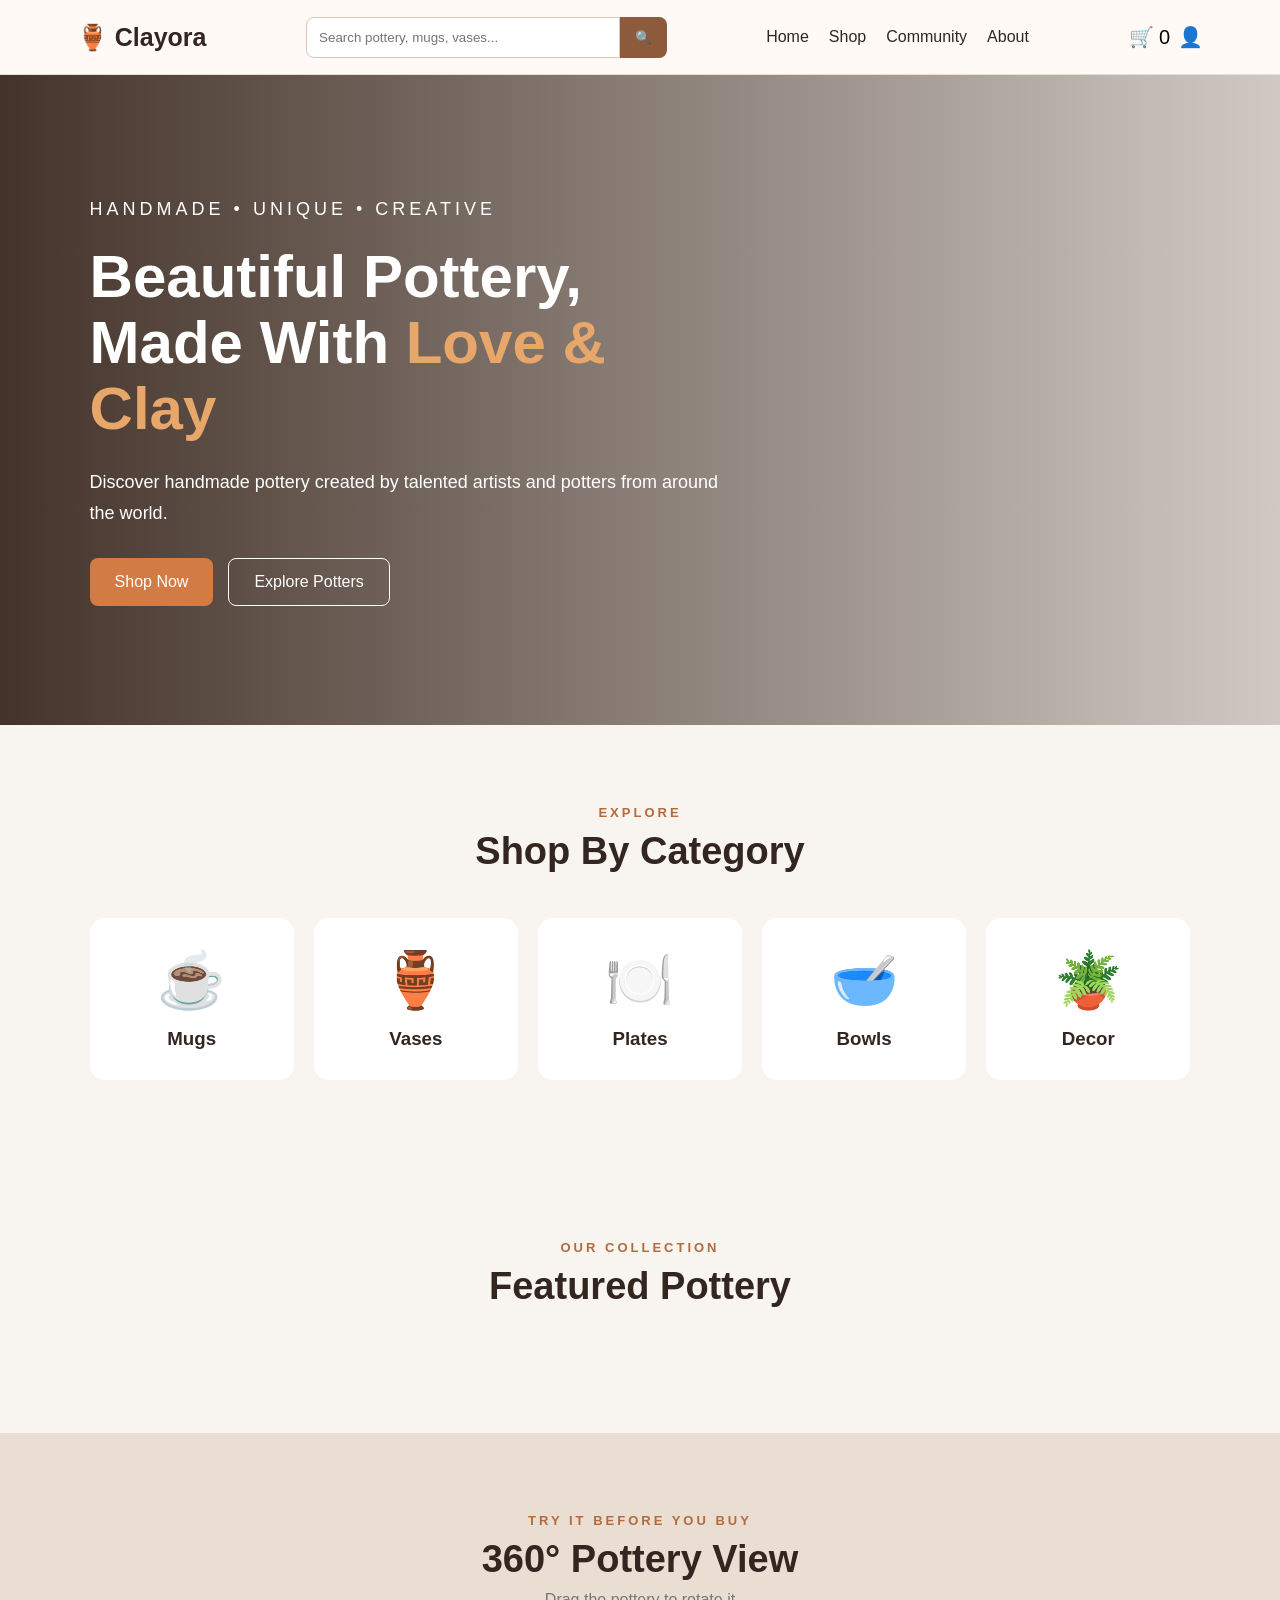
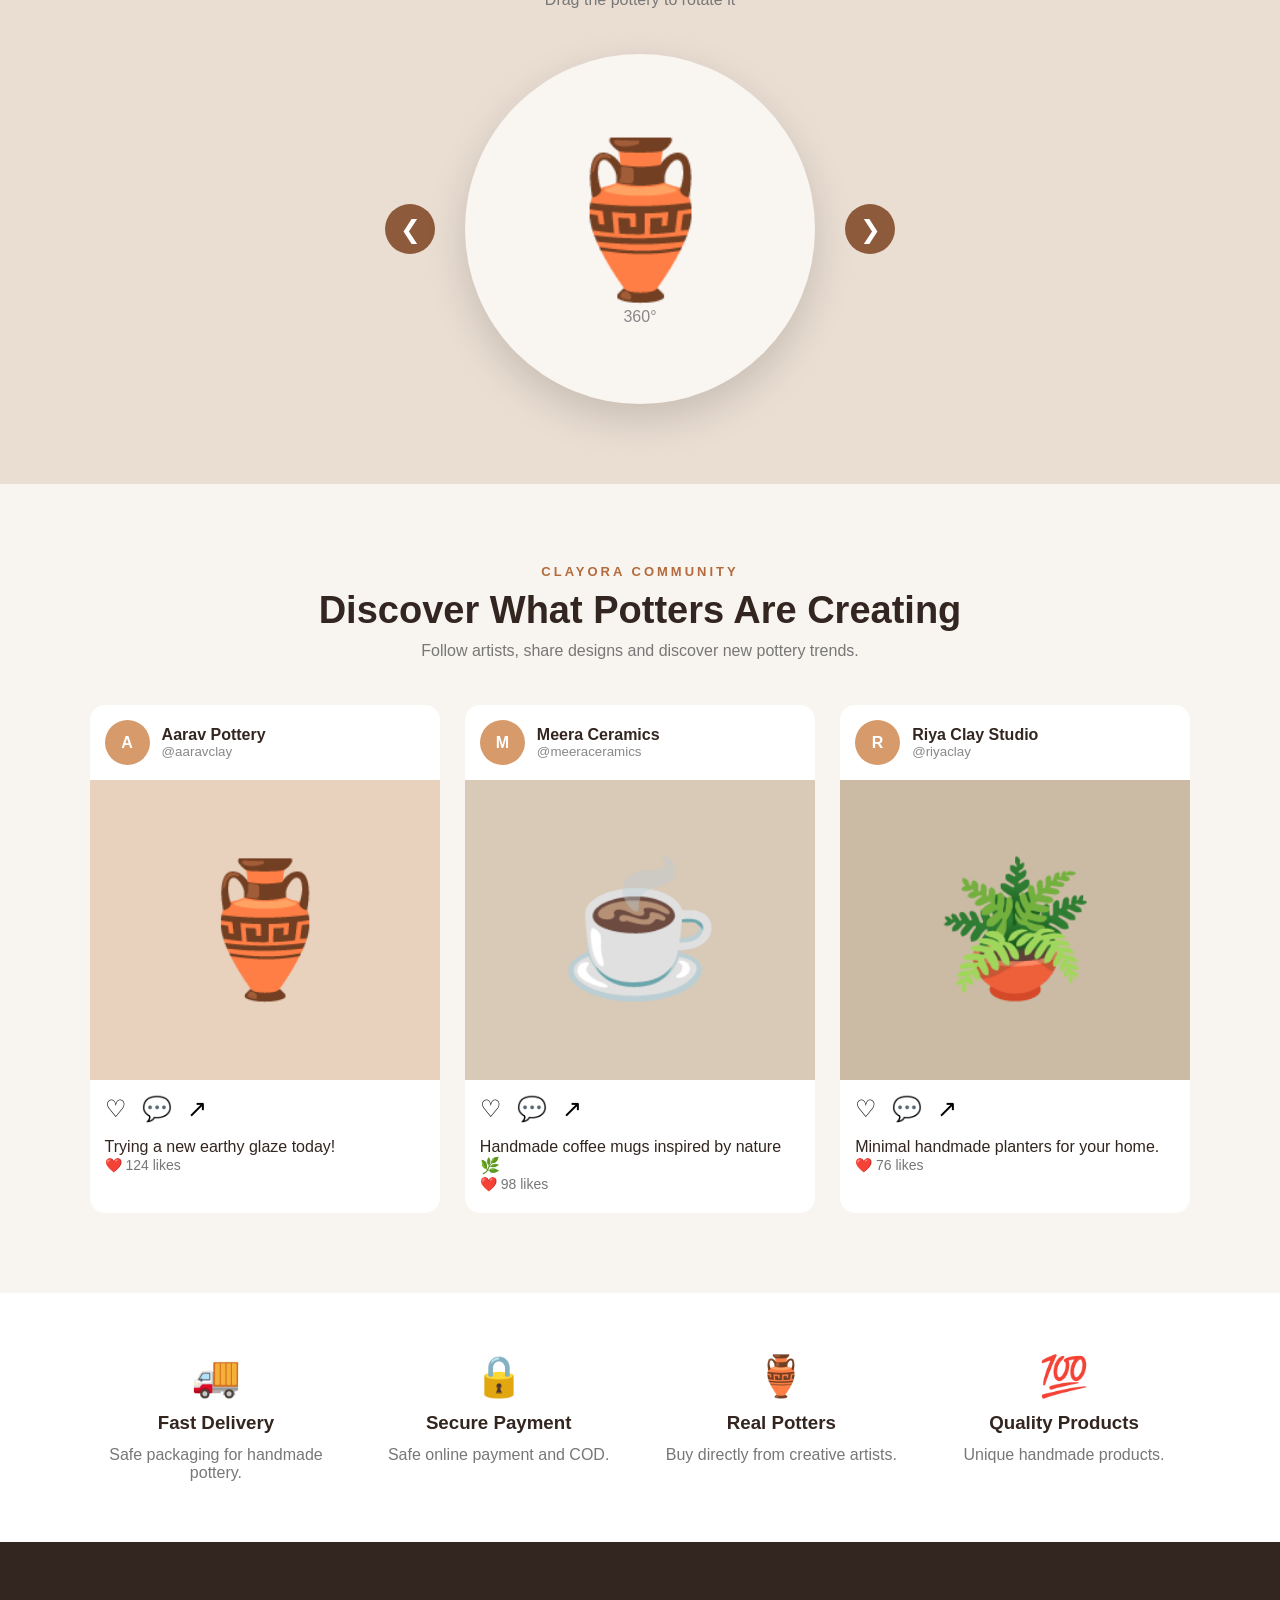
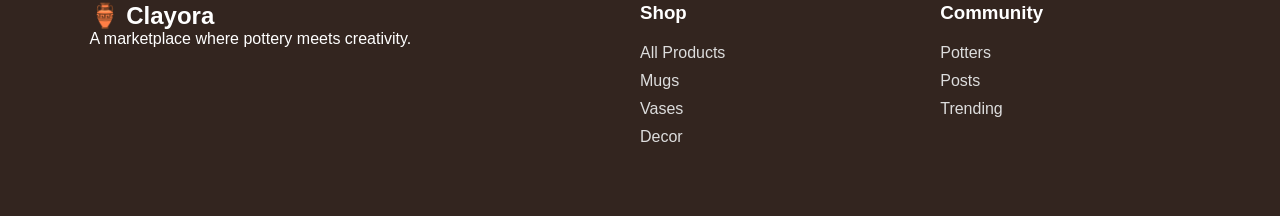
==== index.html @ 7e1883e7 "Add files via upload" ====
<!DOCTYPE html>
<html lang="en">
<head>
    <meta charset="UTF-8">
    <meta name="viewport" content="width=device-width, initial-scale=1.0">

    <title>Clayora - Pottery Marketplace</title>

    <link rel="stylesheet" href="style.css">
</head>

<body>

<!-- ================= HEADER ================= -->

<header class="navbar">

    <div class="logo">
        🏺 Clayora
    </div>

    <div class="search-box">
        <input
            type="text"
            id="searchInput"
            placeholder="Search pottery, mugs, vases..."
        >
        <button onclick="searchProducts()">🔍</button>
    </div>

    <nav>
        <a href="#home">Home</a>
        <a href="#shop">Shop</a>
        <a href="#community">Community</a>
        <a href="#about">About</a>
    </nav>

    <div class="nav-icons">
        <button onclick="openCart()">🛒 <span id="cartCount">0</span></button>
        <button>👤</button>
    </div>

</header>


<!-- ================= HERO ================= -->

<section class="hero" id="home">

    <div class="hero-content">

        <p class="small-title">
            HANDMADE • UNIQUE • CREATIVE
        </p>

        <h1>
            Beautiful Pottery,<br>
            Made With <span>Love & Clay</span>
        </h1>

        <p>
            Discover handmade pottery created by talented artists
            and potters from around the world.
        </p>

        <div class="hero-buttons">

            <button class="primary-btn"
                    onclick="document.getElementById('shop').scrollIntoView()">
                Shop Now
            </button>

            <button class="secondary-btn"
                    onclick="document.getElementById('community').scrollIntoView()">
                Explore Potters
            </button>

        </div>

    </div>

</section>


<!-- ================= CATEGORIES ================= -->

<section class="section">

    <div class="section-title">

        <p>EXPLORE</p>

        <h2>Shop By Category</h2>

    </div>

    <div class="categories">

        <div class="category">
            <div>☕</div>
            <h3>Mugs</h3>
        </div>

        <div class="category">
            <div>🏺</div>
            <h3>Vases</h3>
        </div>

        <div class="category">
            <div>🍽️</div>
            <h3>Plates</h3>
        </div>

        <div class="category">
            <div>🥣</div>
            <h3>Bowls</h3>
        </div>

        <div class="category">
            <div>🪴</div>
            <h3>Decor</h3>
        </div>

    </div>

</section>


<!-- ================= SHOP ================= -->

<section class="section" id="shop">

    <div class="section-title">

        <p>OUR COLLECTION</p>

        <h2>Featured Pottery</h2>

    </div>

    <div class="products" id="productContainer"></div>

</section>


<!-- ================= 360 VIEWER ================= -->

<section class="viewer-section">

    <div class="section-title">

        <p>TRY IT BEFORE YOU BUY</p>

        <h2>360° Pottery View</h2>

        <span>
            Drag the pottery to rotate it
        </span>

    </div>

    <div class="viewer">

        <button class="rotate-btn left"
                onclick="rotateProduct(-1)">
            ❮
        </button>

        <div class="pottery-360">

            <div id="potteryObject">
                🏺
            </div>

            <p>360°</p>

        </div>

        <button class="rotate-btn right"
                onclick="rotateProduct(1)">
            ❯
        </button>

    </div>

</section>


<!-- ================= COMMUNITY ================= -->

<section class="section community-section" id="community">

    <div class="section-title">

        <p>CLAYORA COMMUNITY</p>

        <h2>Discover What Potters Are Creating</h2>

        <span>
            Follow artists, share designs and discover new pottery trends.
        </span>

    </div>


    <div class="community-grid">

        <div class="post">

            <div class="post-header">

                <div class="avatar">A</div>

                <div>
                    <strong>Aarav Pottery</strong>
                    <small>@aaravclay</small>
                </div>

            </div>

            <div class="post-image">
                🏺
            </div>

            <div class="post-actions">

                <button onclick="likePost(this)">♡</button>

                <button>💬</button>

                <button>↗</button>

            </div>

            <p>
                Trying a new earthy glaze today!
            </p>

            <span class="likes">
                ❤️ 124 likes
            </span>

        </div>


        <div class="post">

            <div class="post-header">

                <div class="avatar">M</div>

                <div>
                    <strong>Meera Ceramics</strong>
                    <small>@meeraceramics</small>
                </div>

            </div>

            <div class="post-image second">
                ☕
            </div>

            <div class="post-actions">

                <button onclick="likePost(this)">♡</button>

                <button>💬</button>

                <button>↗</button>

            </div>

            <p>
                Handmade coffee mugs inspired by nature 🌿
            </p>

            <span class="likes">
                ❤️ 98 likes
            </span>

        </div>


        <div class="post">

            <div class="post-header">

                <div class="avatar">R</div>

                <div>
                    <strong>Riya Clay Studio</strong>
                    <small>@riyaclay</small>
                </div>

            </div>

            <div class="post-image third">
                🪴
            </div>

            <div class="post-actions">

                <button onclick="likePost(this)">♡</button>

                <button>💬</button>

                <button>↗</button>

            </div>

            <p>
                Minimal handmade planters for your home.
            </p>

            <span class="likes">
                ❤️ 76 likes
            </span>

        </div>

    </div>

</section>


<!-- ================= FEATURES ================= -->

<section class="features">

    <div>
        <span>🚚</span>
        <h3>Fast Delivery</h3>
        <p>Safe packaging for handmade pottery.</p>
    </div>

    <div>
        <span>🔒</span>
        <h3>Secure Payment</h3>
        <p>Safe online payment and COD.</p>
    </div>

    <div>
        <span>🏺</span>
        <h3>Real Potters</h3>
        <p>Buy directly from creative artists.</p>
    </div>

    <div>
        <span>💯</span>
        <h3>Quality Products</h3>
        <p>Unique handmade products.</p>
    </div>

</section>


<!-- ================= FOOTER ================= -->

<footer id="about">

    <div>

        <h2>🏺 Clayora</h2>

        <p>
            A marketplace where pottery meets creativity.
        </p>

    </div>

    <div>

        <h3>Shop</h3>

        <a href="#shop">All Products</a>
        <a href="#shop">Mugs</a>
        <a href="#shop">Vases</a>
        <a href="#shop">Decor</a>

    </div>

    <div>

        <h3>Community</h3>

        <a href="#community">Potters</a>
        <a href="#community">Posts</a>
        <a href="#community">Trending</a>

    </div>

</footer>


<!-- ================= CART ================= -->

<div class="cart-modal" id="cartModal">

    <div class="cart-box">

        <button class="close"
                onclick="closeCart()">
            ×
        </button>

        <h2>Your Cart</h2>

        <div id="cartItems"></div>

        <div class="cart-total">

            Total:
            ₹<span id="cartTotal">0</span>

        </div>

        <button class="checkout-btn"
                onclick="checkout()">
            Proceed to Checkout
        </button>

    </div>

</div>


<script src="script.js"></script>

</body>
</html>
---- style.css ----
* {
    margin: 0;
    padding: 0;
    box-sizing: border-box;
}

body {
    font-family: Arial, sans-serif;
    background: #f8f4ef;
    color: #33251f;
}


/* ================= NAVBAR ================= */

.navbar {
    height: 75px;
    display: flex;
    align-items: center;
    justify-content: space-between;
    padding: 0 6%;
    background: #fffaf5;
    border-bottom: 1px solid #eaded3;
    position: sticky;
    top: 0;
    z-index: 1000;
}

.logo {
    font-size: 25px;
    font-weight: bold;
}

.search-box {
    display: flex;
    width: 32%;
}

.search-box input {
    width: 100%;
    padding: 12px;
    border: 1px solid #d7c6b8;
    border-radius: 8px 0 0 8px;
    outline: none;
}

.search-box button {
    padding: 0 15px;
    border: none;
    background: #8d5a3b;
    color: white;
    border-radius: 0 8px 8px 0;
}

.navbar nav {
    display: flex;
    gap: 20px;
}

.navbar a {
    text-decoration: none;
    color: #33251f;
}

.nav-icons {
    display: flex;
    gap: 8px;
}

.nav-icons button {
    border: none;
    background: transparent;
    font-size: 20px;
    cursor: pointer;
}


/* ================= HERO ================= */

.hero {
    min-height: 650px;
    display: flex;
    align-items: center;
    padding: 7%;
    background:
        linear-gradient(
            90deg,
            rgba(48, 30, 20, .9),
            rgba(48, 30, 20, .2)
        ),
        url("https://images.unsplash.com/photo-1610701596007-11502861dcfa?auto=format&fit=crop&w=1600&q=80");

    background-size: cover;
    background-position: center;
    color: white;
}

.hero-content {
    max-width: 650px;
}

.small-title {
    letter-spacing: 4px;
    margin-bottom: 20px;
}

.hero h1 {
    font-size: 60px;
    line-height: 1.1;
    margin-bottom: 25px;
}

.hero h1 span {
    color: #e7a66a;
}

.hero p {
    font-size: 18px;
    line-height: 1.7;
}

.hero-buttons {
    margin-top: 30px;
    display: flex;
    gap: 15px;
}

.primary-btn,
.secondary-btn {
    padding: 14px 25px;
    border-radius: 8px;
    cursor: pointer;
    font-size: 16px;
}

.primary-btn {
    border: none;
    background: #d27b45;
    color: white;
}

.secondary-btn {
    border: 1px solid white;
    background: transparent;
    color: white;
}


/* ================= SECTION ================= */

.section {
    padding: 80px 7%;
}

.section-title {
    text-align: center;
    margin-bottom: 45px;
}

.section-title p {
    color: #b36b3d;
    letter-spacing: 3px;
    font-size: 13px;
    font-weight: bold;
}

.section-title h2 {
    font-size: 38px;
    margin: 10px 0;
}

.section-title span {
    color: #777;
}


/* ================= CATEGORIES ================= */

.categories {
    display: grid;
    grid-template-columns:
        repeat(5, 1fr);
    gap: 20px;
}

.category {
    background: white;
    padding: 30px;
    text-align: center;
    border-radius: 15px;
    cursor: pointer;
    transition: .3s;
}

.category:hover {
    transform: translateY(-7px);
}

.category div {
    font-size: 55px;
    margin-bottom: 15px;
}


/* ================= PRODUCTS ================= */

.products {
    display: grid;
    grid-template-columns:
        repeat(4, 1fr);
    gap: 25px;
}

.product {
    background: white;
    border-radius: 15px;
    overflow: hidden;
    box-shadow: 0 5px 20px rgba(0,0,0,.07);
}

.product-image {
    height: 260px;
    display: flex;
    justify-content: center;
    align-items: center;
    font-size: 100px;
    background: #eee2d7;
}

.product-info {
    padding: 20px;
}

.product-info h3 {
    margin-bottom: 10px;
}

.price {
    color: #a4582e;
    font-weight: bold;
    font-size: 20px;
}

.product button {
    width: 100%;
    padding: 12px;
    margin-top: 15px;
    border: none;
    border-radius: 7px;
    background: #8d5a3b;
    color: white;
    cursor: pointer;
}


/* ================= 360 VIEW ================= */

.viewer-section {
    padding: 80px 7%;
    background: #eaded3;
    text-align: center;
}

.viewer {
    display: flex;
    justify-content: center;
    align-items: center;
    gap: 30px;
}

.pottery-360 {
    width: 350px;
    height: 350px;
    background: #f9f5f1;
    border-radius: 50%;
    display: flex;
    justify-content: center;
    align-items: center;
    flex-direction: column;
    box-shadow: 0 15px 40px rgba(0,0,0,.15);
    cursor: grab;
    user-select: none;
}

.pottery-360 div {
    font-size: 150px;
    transition: transform .2s;
}

.pottery-360 p {
    color: #888;
}

.rotate-btn {
    width: 50px;
    height: 50px;
    border-radius: 50%;
    border: none;
    background: #8d5a3b;
    color: white;
    font-size: 25px;
    cursor: pointer;
}


/* ================= COMMUNITY ================= */

.community-grid {
    display: grid;
    grid-template-columns:
        repeat(3, 1fr);
    gap: 25px;
}

.post {
    background: white;
    border-radius: 15px;
    overflow: hidden;
    padding-bottom: 20px;
}

.post-header {
    display: flex;
    align-items: center;
    gap: 12px;
    padding: 15px;
}

.post-header small {
    display: block;
    color: #888;
}

.avatar {
    width: 45px;
    height: 45px;
    border-radius: 50%;
    background: #d69a6b;
    color: white;
    display: flex;
    align-items: center;
    justify-content: center;
    font-weight: bold;
}

.post-image {
    height: 300px;
    background: #e8d1bd;
    display: flex;
    align-items: center;
    justify-content: center;
    font-size: 130px;
}

.post-image.second {
    background: #d9c9b7;
}

.post-image.third {
    background: #cbbba5;
}

.post-actions {
    padding: 15px;
    display: flex;
    gap: 15px;
}

.post-actions button {
    border: none;
    background: none;
    font-size: 24px;
    cursor: pointer;
}

.post > p,
.post > .likes {
    padding: 0 15px;
}

.likes {
    color: #777;
    font-size: 14px;
}


/* ================= FEATURES ================= */

.features {
    padding: 60px 7%;
    display: grid;
    grid-template-columns:
        repeat(4, 1fr);
    gap: 30px;
    background: #fff;
    text-align: center;
}

.features span {
    font-size: 40px;
}

.features h3 {
    margin: 12px;
}

.features p {
    color: #777;
}


/* ================= FOOTER ================= */

footer {
    background: #33251f;
    color: white;
    padding: 60px 7%;
    display: grid;
    grid-template-columns:
        2fr 1fr 1fr;
    gap: 50px;
}

footer h3 {
    margin-bottom: 20px;
}

footer a {
    display: block;
    color: #ddd;
    text-decoration: none;
    margin: 10px 0;
}


/* ================= CART ================= */

.cart-modal {
    display: none;
    position: fixed;
    inset: 0;
    background: rgba(0,0,0,.6);
    z-index: 3000;
}

.cart-box {
    background: white;
    width: 450px;
    max-width: 90%;
    min-height: 300px;
    position: absolute;
    right: 0;
    top: 0;
    height: 100%;
    padding: 30px;
    overflow-y: auto;
}

.close {
    float: right;
    border: none;
    background: none;
    font-size: 30px;
    cursor: pointer;
}

.cart-item {
    display: flex;
    justify-content: space-between;
    padding: 15px 0;
    border-bottom: 1px solid #ddd;
}

.cart-total {
    margin-top: 25px;
    font-size: 22px;
    font-weight: bold;
}

.checkout-btn {
    width: 100%;
    padding: 15px;
    margin-top: 20px;
    background: #8d5a3b;
    color: white;
    border: none;
    border-radius: 7px;
}


/* ================= MOBILE ================= */

@media (max-width: 900px) {

    .navbar {
        flex-wrap: wrap;
        height: auto;
        padding: 15px;
        gap: 15px;
    }

    .search-box {
        width: 100%;
        order: 3;
    }

    .navbar nav {
        display: none;
    }

    .hero {
        min-height: 550px;
    }

    .hero h1 {
        font-size: 42px;
    }

    .categories,
    .products,
    .community-grid,
    .features {
        grid-template-columns:
            repeat(2, 1fr);
    }

    footer {
        grid-template-columns: 1fr 1fr;
    }
}


@media (max-width: 550px) {

    .categories,
    .products,
    .community-grid,
    .features,
    footer {
        grid-template-columns: 1fr;
    }

    .hero {
        padding: 30px;
    }

    .hero h1 {
        font-size: 36px;
    }

    .hero-buttons {
        flex-direction: column;
    }

    .pottery-360 {
        width: 280px;
        height: 280px;
    }

}
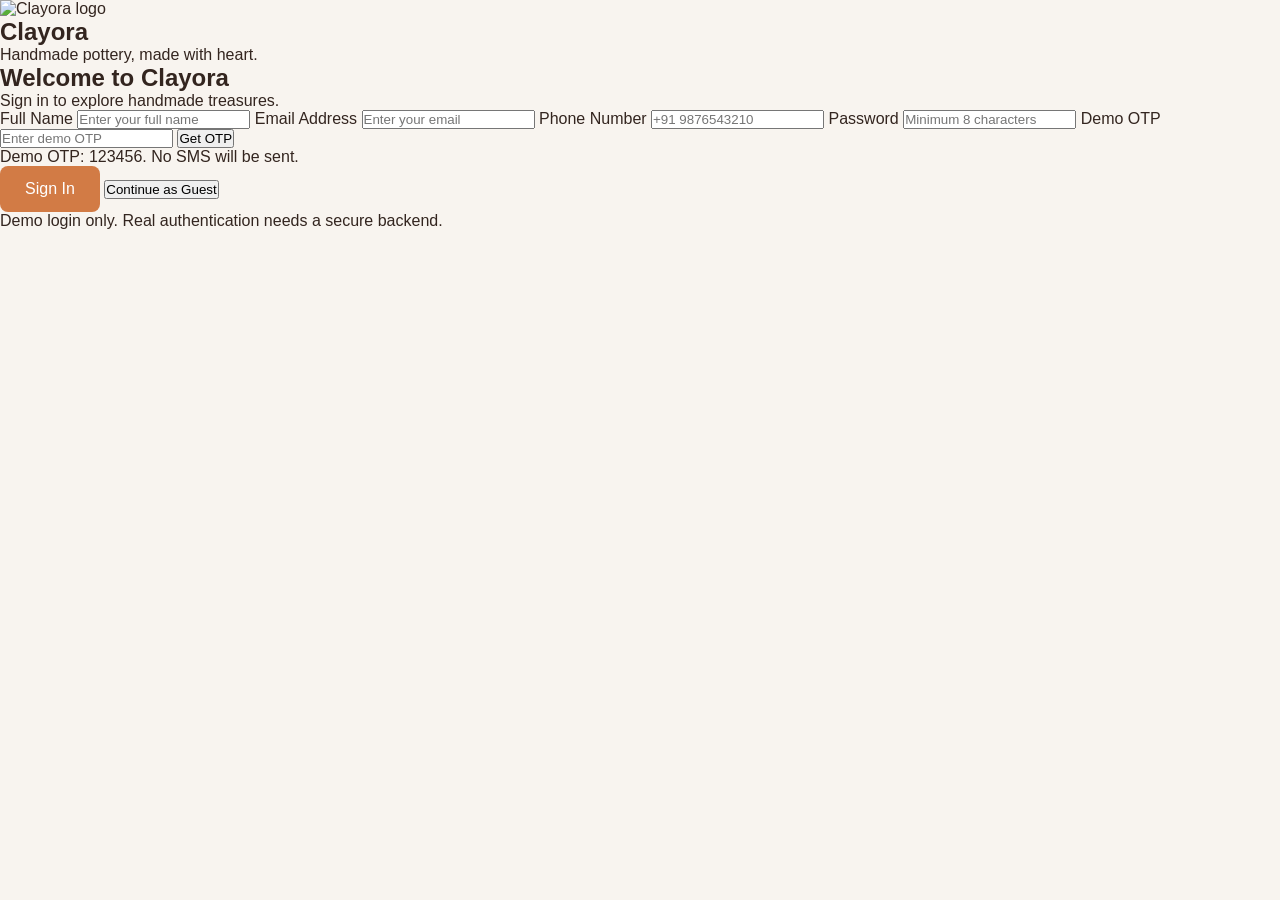
==== commit 02ac1342: "Revamp index.html with new layout and features Updated the HTML structure and content for the Clayor" ====
--- a/index.html
+++ b/index.html
@@ -1,430 +1,181 @@
+
 <!DOCTYPE html>
 <html lang="en">
 <head>
-    <meta charset="UTF-8">
-    <meta name="viewport" content="width=device-width, initial-scale=1.0">
+  <meta charset="UTF-8">
+  <meta name="viewport" content="width=device-width, initial-scale=1">
+  <title>Clayora | Handmade Pottery</title>
+  <link rel="stylesheet" href="style.css">
+</head>
+<body>
+  <section id="loginPage" class="login-page">
+    <div class="login-brand">
+      <img class="login-logo" src="images/clayora-logo.png" alt="Clayora logo">
+      <h1>Clayora</h1>
+      <p>Handmade pottery, made with heart.</p>
+    </div>
+    <div class="login-side">
+      <form id="loginForm" class="login-form">
+        <h2>Welcome to Clayora</h2>
+        <p>Sign in to explore handmade treasures.</p>
 
-    <title>Clayora - Pottery Marketplace</title>
+        <label for="fullName">Full Name</label>
+        <input id="fullName" required minlength="2" maxlength="60" placeholder="Enter your full name" autocomplete="name">
 
-    <link rel="stylesheet" href="style.css">
-</head>
+        <label for="email">Email Address</label>
+        <input id="email" type="email" required placeholder="Enter your email" autocomplete="email">
 
-<body>
+        <label for="phone">Phone Number</label>
+        <input id="phone" type="tel" required pattern="(?:\+91[\s-]?)?[6-9][0-9]{9}" placeholder="+91 9876543210" autocomplete="tel">
 
-<!-- ================= HEADER ================= -->
+        <label for="password">Password</label>
+        <input id="password" type="password" required minlength="8" placeholder="Minimum 8 characters" autocomplete="current-password">
 
-<header class="navbar">
+        <label for="otp">Demo OTP</label>
+        <div class="otp-row">
+          <input id="otp" required maxlength="6" pattern="[0-9]{6}" placeholder="Enter demo OTP">
+          <button id="getOtp" class="outline-btn" type="button">Get OTP</button>
+        </div>
+        <p class="small-note">Demo OTP: 123456. No SMS will be sent.</p>
+        <button class="primary-btn full-width" type="submit">Sign In</button>
+        <button id="guestLogin" class="outline-btn full-width" type="button">Continue as Guest</button>
+        <p class="small-note">Demo login only. Real authentication needs a secure backend.</p>
+      </form>
+    </div>
+  </section>
 
-    <div class="logo">
-        🏺 Clayora
-    </div>
+  <div id="shopPage" hidden>
+    <div class="announcement">Handmade with love · Find your next favourite piece</div>
+    <header class="site-header">
+      <a class="site-brand" href="index.html">
+        <img src="images/clayora-logo.png" alt="Clayora logo">
+        <span>Clayora</span>
+      </a>
 
-    <div class="search-box">
-        <input
-            type="text"
-            id="searchInput"
-            placeholder="Search pottery, mugs, vases..."
-        >
-        <button onclick="searchProducts()">🔍</button>
-    </div>
+      <form id="searchForm" class="search-box">
+        <input id="searchInput" placeholder="Search mugs, vases, planters..." autocomplete="off">
+        <button type="submit">Search</button>
+        <div id="suggestions" class="suggestions"></div>
+      </form>
 
-    <nav>
-        <a href="#home">Home</a>
-        <a href="#shop">Shop</a>
-        <a href="#community">Community</a>
-        <a href="#about">About</a>
+      <div class="header-actions">
+        <button id="profileNav" type="button">👤 Profile</button>
+        <button id="historyNav" type="button">📦 Orders</button>
+        <button id="wishlistNav" type="button">♡ Wishlist <span id="wishCount">0</span></button>
+        <button id="cartNav" type="button">🛒 Cart <span id="cartCount">0</span></button>
+        <button id="logoutBtn" type="button">Sign out</button>
+      </div>
+    </header>
+
+    <nav class="category-nav">
+      <button data-category="All">All</button>
+      <button data-category="Mugs">Mugs</button>
+      <button data-category="Vases">Vases</button>
+      <button data-category="Planters">Planters</button>
+      <button data-category="Bowls">Bowls</button>
+      <button data-category="Decor">Home Decor</button>
     </nav>
 
-    <div class="nav-icons">
-        <button onclick="openCart()">🛒 <span id="cartCount">0</span></button>
-        <button>👤</button>
-    </div>
+    <main>
+      <section class="hero">
+        <div>
+          <p class="eyebrow">HANDMADE · HEARTFELT · TIMELESS</p>
+          <h1>Make room for something beautiful.</h1>
+          <p>Explore thoughtful pottery and handcrafted pieces made to bring warmth to your home.</p>
+          <a href="#products" class="primary-btn">Explore Collection</a>
+        </div>
+        <div class="hero-photo">
+          <img src="https://images.unsplash.com/photo-1578749556568-bc2c40e68b61?auto=format&fit=crop&w=1000&q=85" alt="Handmade pottery">
+        </div>
+      </section>
 
-</header>
+      <div class="offer-strip">
+        <strong>A little treat for you</strong>
+        <span>Use <b>CLAY10</b> on orders above ₹500 for 10% off.</span>
+      </div>
 
+      <section class="section-heading" id="products">
+        <div>
+          <p class="eyebrow">THE CLAYORA COLLECTION</p>
+          <h2>Find your handmade treasure</h2>
+          <p>Everyday pieces with a little extra character.</p>
+        </div>
+        <div class="filters">
+          <select id="sortSelect" aria-label="Sort products">
+            <option value="featured">Featured</option>
+            <option value="low">Price: Low to High</option>
+            <option value="high">Price: High to Low</option>
+            <option value="rating">Top Rated</option>
+          </select>
+          <select id="priceFilter" aria-label="Price filter">
+            <option value="all">All prices</option>
+            <option value="500">Under ₹500</option>
+            <option value="1000">Under ₹1,000</option>
+            <option value="2000">Under ₹2,000</option>
+          </select>
+        </div>
+      </section>
 
-<!-- ================= HERO ================= -->
+      <p id="activeFilter" class="active-filter"></p>
+      <section id="productGrid" class="product-grid"></section>
 
-<section class="hero" id="home">
+      <section class="artisan-section">
+        <div>
+          <p class="eyebrow">MEET THE MAKERS</p>
+          <h2>Made by hand, filled with heart.</h2>
+          <p>Celebrate the creativity and care behind handmade pottery.</p>
+        </div>
+        <div class="artisan-card">
+          <img src="https://images.unsplash.com/photo-1565193566173-7a0ee3dbe261?auto=format&fit=crop&w=700&q=80" alt="Potter making pottery">
+          <h3>Stories shaped in clay</h3>
+          <p>Discover the inspiration behind the craft.</p>
+          <button id="artisanPostBtn" class="outline-btn" type="button">Read our story</button>
+        </div>
+      </section>
 
-    <div class="hero-content">
+      <section class="community-section">
+        <p class="eyebrow">CLAYORA COMMUNITY</p>
+        <h2>Share your pottery moment</h2>
+        <form id="postForm" class="community-form">
+          <input id="postText" required minlength="5" maxlength="250" placeholder="Write a post about pottery...">
+          <button class="primary-btn" type="submit">Share post</button>
+        </form>
+        <div id="communityPosts" class="community-posts"></div>
+      </section>
 
-        <p class="small-title">
-            HANDMADE • UNIQUE • CREATIVE
-        </p>
+      <section class="feedback-section">
+        <h2>Tell us what you think</h2>
+        <form id="feedbackForm" class="feedback-form">
+          <label for="feedbackRating">Your rating</label>
+          <select id="feedbackRating" required>
+            <option value="">Choose rating</option>
+            <option value="5">★★★★★ Excellent</option>
+            <option value="4">★★★★ Very good</option>
+            <option value="3">★★★ Good</option>
+            <option value="2">★★ Fair</option>
+            <option value="1">★ Needs improvement</option>
+          </select>
+          <label for="feedbackText">Feedback</label>
+          <textarea id="feedbackText" required minlength="5" maxlength="500"></textarea>
+          <button class="primary-btn" type="submit">Send feedback</button>
+        </form>
+      </section>
+    </main>
 
-        <h1>
-            Beautiful Pottery,<br>
-            Made With <span>Love & Clay</span>
-        </h1>
+    <footer>
+      <div class="footer-brand">
+        <img src="images/clayora-logo.png" alt="Clayora logo"><strong>Clayora</strong>
+      </div>
+      <p>Handmade pottery, made with heart.</p>
+      <p class="small-note">Demo store: no real payments or deliveries.</p>
+      <p>© 2026 Clayora</p>
+    </footer>
+  </div>
 
-        <p>
-            Discover handmade pottery created by talented artists
-            and potters from around the world.
-        </p>
+  <div id="toast" class="toast" role="status" aria-live="polite"></div>
+  <div id="modalRoot"></div>
+  <script src="script.js"></script>
+</body>
+</html>
 
-        <div class="hero-buttons">
-
-            <button class="primary-btn"
-                    onclick="document.getElementById('shop').scrollIntoView()">
-                Shop Now
-            </button>
-
-            <button class="secondary-btn"
-                    onclick="document.getElementById('community').scrollIntoView()">
-                Explore Potters
-            </button>
-
-        </div>
-
-    </div>
-
-</section>
-
-
-<!-- ================= CATEGORIES ================= -->
-
-<section class="section">
-
-    <div class="section-title">
-
-        <p>EXPLORE</p>
-
-        <h2>Shop By Category</h2>
-
-    </div>
-
-    <div class="categories">
-
-        <div class="category">
-            <div>☕</div>
-            <h3>Mugs</h3>
-        </div>
-
-        <div class="category">
-            <div>🏺</div>
-            <h3>Vases</h3>
-        </div>
-
-        <div class="category">
-            <div>🍽️</div>
-            <h3>Plates</h3>
-        </div>
-
-        <div class="category">
-            <div>🥣</div>
-            <h3>Bowls</h3>
-        </div>
-
-        <div class="category">
-            <div>🪴</div>
-            <h3>Decor</h3>
-        </div>
-
-    </div>
-
-</section>
-
-
-<!-- ================= SHOP ================= -->
-
-<section class="section" id="shop">
-
-    <div class="section-title">
-
-        <p>OUR COLLECTION</p>
-
-        <h2>Featured Pottery</h2>
-
-    </div>
-
-    <div class="products" id="productContainer"></div>
-
-</section>
-
-
-<!-- ================= 360 VIEWER ================= -->
-
-<section class="viewer-section">
-
-    <div class="section-title">
-
-        <p>TRY IT BEFORE YOU BUY</p>
-
-        <h2>360° Pottery View</h2>
-
-        <span>
-            Drag the pottery to rotate it
-        </span>
-
-    </div>
-
-    <div class="viewer">
-
-        <button class="rotate-btn left"
-                onclick="rotateProduct(-1)">
-            ❮
-        </button>
-
-        <div class="pottery-360">
-
-            <div id="potteryObject">
-                🏺
-            </div>
-
-            <p>360°</p>
-
-        </div>
-
-        <button class="rotate-btn right"
-                onclick="rotateProduct(1)">
-            ❯
-        </button>
-
-    </div>
-
-</section>
-
-
-<!-- ================= COMMUNITY ================= -->
-
-<section class="section community-section" id="community">
-
-    <div class="section-title">
-
-        <p>CLAYORA COMMUNITY</p>
-
-        <h2>Discover What Potters Are Creating</h2>
-
-        <span>
-            Follow artists, share designs and discover new pottery trends.
-        </span>
-
-    </div>
-
-
-    <div class="community-grid">
-
-        <div class="post">
-
-            <div class="post-header">
-
-                <div class="avatar">A</div>
-
-                <div>
-                    <strong>Aarav Pottery</strong>
-                    <small>@aaravclay</small>
-                </div>
-
-            </div>
-
-            <div class="post-image">
-                🏺
-            </div>
-
-            <div class="post-actions">
-
-                <button onclick="likePost(this)">♡</button>
-
-                <button>💬</button>
-
-                <button>↗</button>
-
-            </div>
-
-            <p>
-                Trying a new earthy glaze today!
-            </p>
-
-            <span class="likes">
-                ❤️ 124 likes
-            </span>
-
-        </div>
-
-
-        <div class="post">
-
-            <div class="post-header">
-
-                <div class="avatar">M</div>
-
-                <div>
-                    <strong>Meera Ceramics</strong>
-                    <small>@meeraceramics</small>
-                </div>
-
-            </div>
-
-            <div class="post-image second">
-                ☕
-            </div>
-
-            <div class="post-actions">
-
-                <button onclick="likePost(this)">♡</button>
-
-                <button>💬</button>
-
-                <button>↗</button>
-
-            </div>
-
-            <p>
-                Handmade coffee mugs inspired by nature 🌿
-            </p>
-
-            <span class="likes">
-                ❤️ 98 likes
-            </span>
-
-        </div>
-
-
-        <div class="post">
-
-            <div class="post-header">
-
-                <div class="avatar">R</div>
-
-                <div>
-                    <strong>Riya Clay Studio</strong>
-                    <small>@riyaclay</small>
-                </div>
-
-            </div>
-
-            <div class="post-image third">
-                🪴
-            </div>
-
-            <div class="post-actions">
-
-                <button onclick="likePost(this)">♡</button>
-
-                <button>💬</button>
-
-                <button>↗</button>
-
-            </div>
-
-            <p>
-                Minimal handmade planters for your home.
-            </p>
-
-            <span class="likes">
-                ❤️ 76 likes
-            </span>
-
-        </div>
-
-    </div>
-
-</section>
-
-
-<!-- ================= FEATURES ================= -->
-
-<section class="features">
-
-    <div>
-        <span>🚚</span>
-        <h3>Fast Delivery</h3>
-        <p>Safe packaging for handmade pottery.</p>
-    </div>
-
-    <div>
-        <span>🔒</span>
-        <h3>Secure Payment</h3>
-        <p>Safe online payment and COD.</p>
-    </div>
-
-    <div>
-        <span>🏺</span>
-        <h3>Real Potters</h3>
-        <p>Buy directly from creative artists.</p>
-    </div>
-
-    <div>
-        <span>💯</span>
-        <h3>Quality Products</h3>
-        <p>Unique handmade products.</p>
-    </div>
-
-</section>
-
-
-<!-- ================= FOOTER ================= -->
-
-<footer id="about">
-
-    <div>
-
-        <h2>🏺 Clayora</h2>
-
-        <p>
-            A marketplace where pottery meets creativity.
-        </p>
-
-    </div>
-
-    <div>
-
-        <h3>Shop</h3>
-
-        <a href="#shop">All Products</a>
-        <a href="#shop">Mugs</a>
-        <a href="#shop">Vases</a>
-        <a href="#shop">Decor</a>
-
-    </div>
-
-    <div>
-
-        <h3>Community</h3>
-
-        <a href="#community">Potters</a>
-        <a href="#community">Posts</a>
-        <a href="#community">Trending</a>
-
-    </div>
-
-</footer>
-
-
-<!-- ================= CART ================= -->
-
-<div class="cart-modal" id="cartModal">
-
-    <div class="cart-box">
-
-        <button class="close"
-                onclick="closeCart()">
-            ×
-        </button>
-
-        <h2>Your Cart</h2>
-
-        <div id="cartItems"></div>
-
-        <div class="cart-total">
-
-            Total:
-            ₹<span id="cartTotal">0</span>
-
-        </div>
-
-        <button class="checkout-btn"
-                onclick="checkout()">
-            Proceed to Checkout
-        </button>
-
-    </div>
-
-</div>
-
-
-<script src="script.js"></script>
-
-</body>
-</html>+        
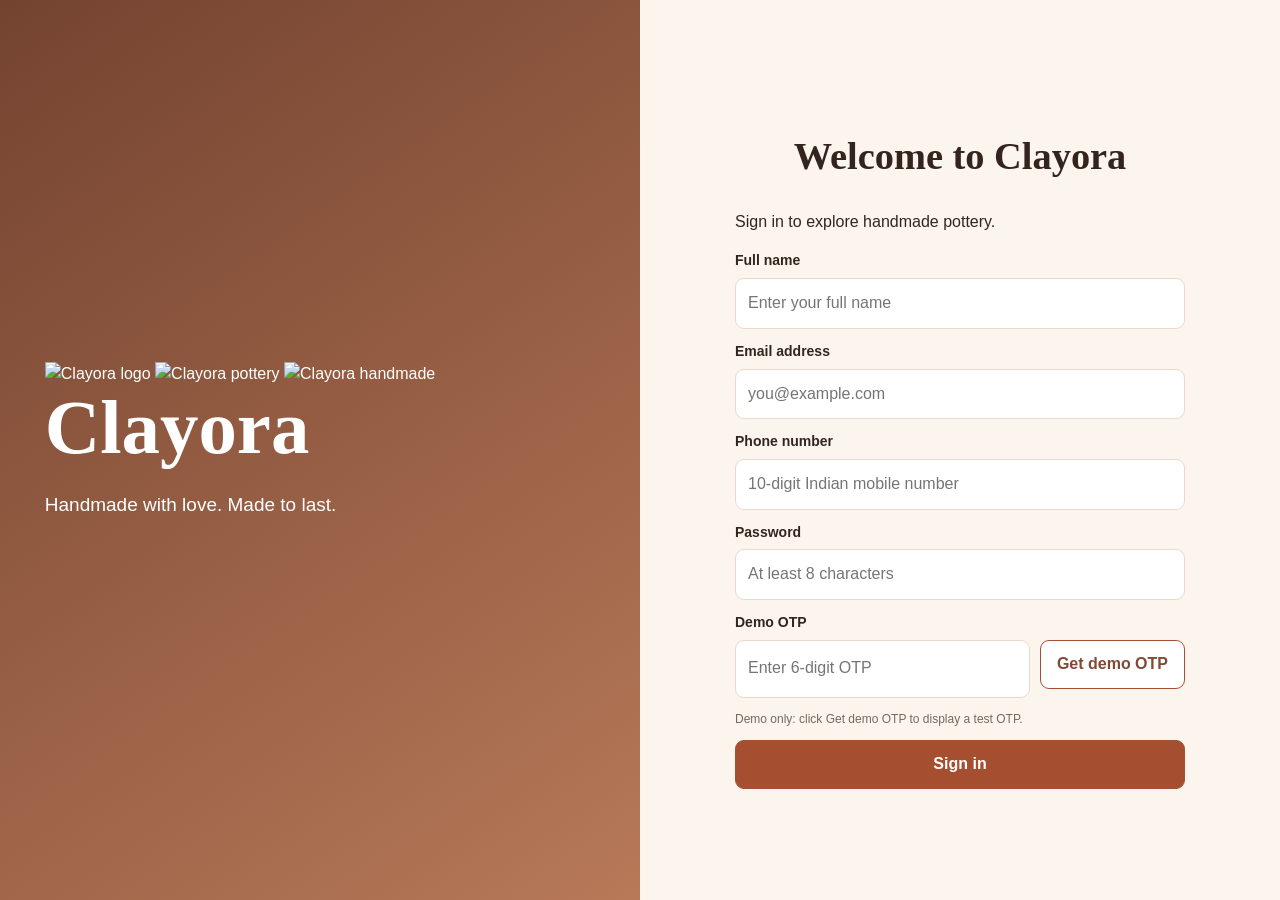
==== commit 918db9cd: "Update index.html" ====
--- a/index.html
+++ b/index.html
@@ -8,174 +8,194 @@
   <link rel="stylesheet" href="style.css">
 </head>
 <body>
-  <section id="loginPage" class="login-page">
-    <div class="login-brand">
-      <img class="login-logo" src="images/clayora-logo.png" alt="Clayora logo">
-      <h1>Clayora</h1>
-      <p>Handmade pottery, made with heart.</p>
-    </div>
-    <div class="login-side">
-      <form id="loginForm" class="login-form">
-        <h2>Welcome to Clayora</h2>
-        <p>Sign in to explore handmade treasures.</p>
-
-        <label for="fullName">Full Name</label>
-        <input id="fullName" required minlength="2" maxlength="60" placeholder="Enter your full name" autocomplete="name">
-
-        <label for="email">Email Address</label>
-        <input id="email" type="email" required placeholder="Enter your email" autocomplete="email">
-
-        <label for="phone">Phone Number</label>
-        <input id="phone" type="tel" required pattern="(?:\+91[\s-]?)?[6-9][0-9]{9}" placeholder="+91 9876543210" autocomplete="tel">
-
-        <label for="password">Password</label>
-        <input id="password" type="password" required minlength="8" placeholder="Minimum 8 characters" autocomplete="current-password">
-
-        <label for="otp">Demo OTP</label>
-        <div class="otp-row">
-          <input id="otp" required maxlength="6" pattern="[0-9]{6}" placeholder="Enter demo OTP">
-          <button id="getOtp" class="outline-btn" type="button">Get OTP</button>
-        </div>
-        <p class="small-note">Demo OTP: 123456. No SMS will be sent.</p>
-        <button class="primary-btn full-width" type="submit">Sign In</button>
-        <button id="guestLogin" class="outline-btn full-width" type="button">Continue as Guest</button>
-        <p class="small-note">Demo login only. Real authentication needs a secure backend.</p>
-      </form>
-    </div>
-  </section>
-
-  <div id="shopPage" hidden>
-    <div class="announcement">Handmade with love · Find your next favourite piece</div>
-    <header class="site-header">
-      <a class="site-brand" href="index.html">
-        <img src="images/clayora-logo.png" alt="Clayora logo">
-        <span>Clayora</span>
-      </a>
-
-      <form id="searchForm" class="search-box">
-        <input id="searchInput" placeholder="Search mugs, vases, planters..." autocomplete="off">
-        <button type="submit">Search</button>
-        <div id="suggestions" class="suggestions"></div>
-      </form>
-
-      <div class="header-actions">
-        <button id="profileNav" type="button">👤 Profile</button>
-        <button id="historyNav" type="button">📦 Orders</button>
-        <button id="wishlistNav" type="button">♡ Wishlist <span id="wishCount">0</span></button>
-        <button id="cartNav" type="button">🛒 Cart <span id="cartCount">0</span></button>
-        <button id="logoutBtn" type="button">Sign out</button>
+
+<div id="loginScreen" class="login-page">
+  <section class="login-brand">
+    <div class="login-logos">
+      <img src="images/clayora-logo.png" alt="Clayora logo">
+      <img src="images/clayora-logo.png" alt="Clayora pottery">
+      <img src="images/clayora-logo.png" alt="Clayora handmade">
+    </div>
+    <h1>Clayora</h1>
+    <p>Handmade with love. Made to last.</p>
+  </section>
+
+  <section class="login-side">
+    <form id="loginForm" class="login-form">
+      <h2>Welcome to Clayora</h2>
+      <p>Sign in to explore handmade pottery.</p>
+
+      <label for="loginName">Full name</label>
+      <input id="loginName" name="name" required minlength="2"
+             autocomplete="name" placeholder="Enter your full name">
+
+      <label for="loginEmail">Email address</label>
+      <input id="loginEmail" name="email" type="email" required
+             autocomplete="email" placeholder="you@example.com">
+
+      <label for="loginPhone">Phone number</label>
+      <input id="loginPhone" name="phone" type="tel" required
+             inputmode="numeric" pattern="[6-9][0-9]{9}" maxlength="10"
+             placeholder="10-digit Indian mobile number">
+
+      <label for="loginPassword">Password</label>
+      <input id="loginPassword" name="password" type="password"
+             required minlength="8" autocomplete="current-password"
+             placeholder="At least 8 characters">
+
+      <label for="loginOtp">Demo OTP</label>
+      <div class="otp-row">
+        <input id="loginOtp" name="otp" inputmode="numeric"
+               pattern="[0-9]{6}" maxlength="6" required
+               placeholder="Enter 6-digit OTP">
+        <button type="button" class="outline-btn" id="getOtp">Get demo OTP</button>
       </div>
-    </header>
-
-    <nav class="category-nav">
-      <button data-category="All">All</button>
-      <button data-category="Mugs">Mugs</button>
-      <button data-category="Vases">Vases</button>
-      <button data-category="Planters">Planters</button>
-      <button data-category="Bowls">Bowls</button>
-      <button data-category="Decor">Home Decor</button>
-    </nav>
-
-    <main>
-      <section class="hero">
-        <div>
-          <p class="eyebrow">HANDMADE · HEARTFELT · TIMELESS</p>
-          <h1>Make room for something beautiful.</h1>
-          <p>Explore thoughtful pottery and handcrafted pieces made to bring warmth to your home.</p>
-          <a href="#products" class="primary-btn">Explore Collection</a>
-        </div>
-        <div class="hero-photo">
-          <img src="https://images.unsplash.com/photo-1578749556568-bc2c40e68b61?auto=format&fit=crop&w=1000&q=85" alt="Handmade pottery">
-        </div>
-      </section>
-
-      <div class="offer-strip">
-        <strong>A little treat for you</strong>
-        <span>Use <b>CLAY10</b> on orders above ₹500 for 10% off.</span>
+
+      <p class="small-note" id="otpHint">
+        Demo only: click Get demo OTP to display a test OTP.
+      </p>
+
+      <button class="primary-btn full-width" type="submit">Sign in</button>
+    </form>
+  </section>
+</div>
+
+<div id="storeScreen" hidden>
+  <div class="announcement">Handmade pottery • Thoughtful gifts • Earth-friendly living</div>
+
+  <header class="site-header">
+    <a class="site-brand" href="index.html">
+      <img src="images/clayora-logo.png" alt="Clayora logo">
+      <span>Clayora</span>
+    </a>
+
+    <div class="search-box">
+      <input id="searchInput" type="search" placeholder="Search pots, mugs, vases...">
+      <button id="searchBtn" type="button">Search</button>
+      <div id="suggestions" class="suggestions"></div>
+    </div>
+
+    <div class="header-actions">
+      <button id="profileNav" type="button">👤 Profile</button>
+      <button id="historyNav" type="button">📦 Orders</button>
+      <button id="wishlistNav" type="button">♡ Wishlist</button>
+      <button id="cartNav" type="button">🛒 Cart (<span id="cartCount">0</span>)</button>
+      <button id="logoutBtn" type="button">Sign out</button>
+    </div>
+  </header>
+
+  <nav class="category-nav">
+    <button data-category="All">All products</button>
+    <button data-category="Mugs">Mugs</button>
+    <button data-category="Vases">Vases</button>
+    <button data-category="Planters">Planters</button>
+    <button data-category="Bowls">Bowls</button>
+    <button data-category="Dinnerware">Dinnerware</button>
+  </nav>
+
+  <section class="hero">
+    <div>
+      <p class="eyebrow">MADE BY HAND, CHOSEN BY HEART</p>
+      <h1>Bring the warmth of pottery home.</h1>
+      <p>Discover unique handmade ceramics made by independent artisans.</p>
+      <a href="#shop" class="primary-btn">Explore collection</a>
+    </div>
+    <div class="hero-photo">
+      <img src="https://images.unsplash.com/photo-1578749556568-bc2c40e68b61?auto=format&fit=crop&w=900&q=85"
+           alt="Handmade pottery collection">
+    </div>
+  </section>
+
+  <div class="offer-strip">
+    <span>Timeless handmade pieces</span>
+    <b>Find something special for your home</b>
+  </div>
+
+  <main id="shop">
+    <div class="section-heading">
+      <div>
+        <p class="eyebrow">THE CLAYORA COLLECTION</p>
+        <h2>Shop handmade pottery</h2>
+        <p>Each piece has its own character.</p>
       </div>
-
-      <section class="section-heading" id="products">
-        <div>
-          <p class="eyebrow">THE CLAYORA COLLECTION</p>
-          <h2>Find your handmade treasure</h2>
-          <p>Everyday pieces with a little extra character.</p>
-        </div>
-        <div class="filters">
-          <select id="sortSelect" aria-label="Sort products">
-            <option value="featured">Featured</option>
-            <option value="low">Price: Low to High</option>
-            <option value="high">Price: High to Low</option>
-            <option value="rating">Top Rated</option>
-          </select>
-          <select id="priceFilter" aria-label="Price filter">
-            <option value="all">All prices</option>
-            <option value="500">Under ₹500</option>
-            <option value="1000">Under ₹1,000</option>
-            <option value="2000">Under ₹2,000</option>
-          </select>
-        </div>
-      </section>
-
-      <p id="activeFilter" class="active-filter"></p>
-      <section id="productGrid" class="product-grid"></section>
-
-      <section class="artisan-section">
-        <div>
-          <p class="eyebrow">MEET THE MAKERS</p>
-          <h2>Made by hand, filled with heart.</h2>
-          <p>Celebrate the creativity and care behind handmade pottery.</p>
-        </div>
-        <div class="artisan-card">
-          <img src="https://images.unsplash.com/photo-1565193566173-7a0ee3dbe261?auto=format&fit=crop&w=700&q=80" alt="Potter making pottery">
-          <h3>Stories shaped in clay</h3>
-          <p>Discover the inspiration behind the craft.</p>
-          <button id="artisanPostBtn" class="outline-btn" type="button">Read our story</button>
-        </div>
-      </section>
-
-      <section class="community-section">
-        <p class="eyebrow">CLAYORA COMMUNITY</p>
-        <h2>Share your pottery moment</h2>
-        <form id="postForm" class="community-form">
-          <input id="postText" required minlength="5" maxlength="250" placeholder="Write a post about pottery...">
-          <button class="primary-btn" type="submit">Share post</button>
-        </form>
-        <div id="communityPosts" class="community-posts"></div>
-      </section>
-
-      <section class="feedback-section">
-        <h2>Tell us what you think</h2>
-        <form id="feedbackForm" class="feedback-form">
-          <label for="feedbackRating">Your rating</label>
-          <select id="feedbackRating" required>
-            <option value="">Choose rating</option>
-            <option value="5">★★★★★ Excellent</option>
-            <option value="4">★★★★ Very good</option>
-            <option value="3">★★★ Good</option>
-            <option value="2">★★ Fair</option>
-            <option value="1">★ Needs improvement</option>
-          </select>
-          <label for="feedbackText">Feedback</label>
-          <textarea id="feedbackText" required minlength="5" maxlength="500"></textarea>
-          <button class="primary-btn" type="submit">Send feedback</button>
-        </form>
-      </section>
-    </main>
-
-    <footer>
-      <div class="footer-brand">
-        <img src="images/clayora-logo.png" alt="Clayora logo"><strong>Clayora</strong>
+      <div class="filters">
+        <select id="sortSelect" aria-label="Sort products">
+          <option value="featured">Featured</option>
+          <option value="low">Price: low to high</option>
+          <option value="high">Price: high to low</option>
+          <option value="rating">Top rated</option>
+        </select>
+        <select id="categorySelect" aria-label="Filter category">
+          <option value="All">All categories</option>
+          <option value="Mugs">Mugs</option>
+          <option value="Vases">Vases</option>
+          <option value="Planters">Planters</option>
+          <option value="Bowls">Bowls</option>
+          <option value="Dinnerware">Dinnerware</option>
+        </select>
       </div>
-      <p>Handmade pottery, made with heart.</p>
-      <p class="small-note">Demo store: no real payments or deliveries.</p>
-      <p>© 2026 Clayora</p>
-    </footer>
-  </div>
-
-  <div id="toast" class="toast" role="status" aria-live="polite"></div>
-  <div id="modalRoot"></div>
-  <script src="script.js"></script>
+    </div>
+
+    <div id="resultCount" class="active-filter"></div>
+    <div id="productGrid" class="product-grid"></div>
+  </main>
+
+  <section class="artisan-section">
+    <div>
+      <p class="eyebrow">MADE BY REAL PEOPLE</p>
+      <h2>Every pot tells a story.</h2>
+      <p>Explore handcrafted pieces and support the people who make them.</p>
+    </div>
+    <div class="artisan-card">
+      <img src="https://images.unsplash.com/photo-1565193566173-7a0ee3dbe261?auto=format&fit=crop&w=800&q=80"
+           alt="Pottery being made by hand">
+      <h3>Made slowly, loved for years.</h3>
+      <p>Discover the beauty of handmade ceramics.</p>
+    </div>
+  </section>
+
+  <section class="community-section">
+    <h2>Clayora community</h2>
+    <p>Share your pottery ideas and inspiration.</p>
+    <form id="postForm" class="community-form">
+      <input id="postText" required maxlength="300"
+             placeholder="Share your pottery thought...">
+      <button class="primary-btn" type="submit">Share post</button>
+    </form>
+    <div id="communityPosts" class="community-posts"></div>
+  </section>
+
+  <section class="feedback-section">
+    <h2>We value your feedback</h2>
+    <form id="feedbackForm" class="feedback-form">
+      <label for="feedbackRating">Your rating</label>
+      <select id="feedbackRating" required>
+        <option value="">Choose a rating</option>
+        <option value="5">★★★★★ Excellent</option>
+        <option value="4">★★★★ Very good</option>
+        <option value="3">★★★ Good</option>
+        <option value="2">★★ Needs improvement</option>
+        <option value="1">★ Poor</option>
+      </select>
+      <label for="feedbackText">Your feedback</label>
+      <textarea id="feedbackText" required maxlength="500"
+                placeholder="Tell us what you think"></textarea>
+      <button class="primary-btn" type="submit">Submit feedback</button>
+    </form>
+  </section>
+
+  <footer>
+    <div class="footer-brand">
+      <img src="images/clayora-logo.png" alt="Clayora logo">
+      <strong>Clayora</strong>
+    </div>
+    <p>Handmade pottery for thoughtful living.</p>
+    <p>Demo store: online payments and OTP are not connected to real services.</p>
+  </footer>
+</div>
+
+<div id="toast" class="toast" role="status" aria-live="polite"></div>
+<div id="modalRoot"></div>
+<script src="script.js"></script>
 </body>
 </html>
-
-        
--- a/style.css
+++ b/style.css
@@ -1,560 +1,201 @@
-* {
-    margin: 0;
-    padding: 0;
-    box-sizing: border-box;
+
+*{box-sizing:border-box}
+:root{--cream:#fbf5ed;--paper:#fffdf9;--brown:#804a35;--rust:#a64e30;--dark:#33251d;--muted:#78685e;--border:#ead9ca}
+html{scroll-behavior:smooth}
+body{margin:0;background:var(--cream);color:var(--dark);font:16px/1.55 Arial,Helvetica,sans-serif}
+[hidden]{display:none!important}
+button,input,select,textarea{font:inherit}
+button,a{cursor:pointer}
+a{color:inherit;text-decoration:none}
+button:focus-visible,a:focus-visible,input:focus-visible,select:focus-visible,textarea:focus-visible{outline:3px solid #c89c4b;outline-offset:2px}
+.primary-btn,.outline-btn,.text-btn{display:inline-flex;align-items:center;justify-content:center;gap:8px;padding:11px 16px;border-radius:9px;font-weight:700;text-align:center}
+.primary-btn{background:var(--rust);color:white;border:1px solid var(--rust)}
+.primary-btn:hover{background:#813b26}
+.outline-btn{background:white;border:1px solid var(--rust);color:var(--brown)}
+.text-btn{background:transparent;border:0;color:var(--rust)}
+.full-width{width:100%}
+.space-top{margin-top:10px}
+label{display:block;font-size:14px;font-weight:700;margin:12px 0 6px}
+input,select,textarea{width:100%;min-width:0;padding:12px;border:1px solid var(--border);border-radius:9px;background:white;color:var(--dark)}
+textarea{min-height:90px;resize:vertical}
+.small-note{font-size:12px;color:var(--muted)}
+
+/* LOGIN */
+.login-page{min-height:100vh;display:grid;grid-template-columns:1fr 1fr}
+.login-brand{min-height:100vh;padding:7%;display:flex;flex-direction:column;align-items:flex-start;justify-content:center;color:white;background:linear-gradient(145deg,#744330,#b77958)}
+.login-logo{width:190px;height:190px;object-fit:contain;mix-blend-mode:screen;margin-bottom:18px}
+.login-brand h1{font:700 clamp(48px,6vw,78px) Georgia,serif;margin:0;line-height:1.1}
+.login-brand p{font-size:19px}
+.login-side{display:flex;align-items:center;justify-content:center;padding:36px 8%}
+.login-form{width:100%;max-width:450px}
+.login-form h2{text-align:center;font:700 clamp(28px,3vw,39px) Georgia,serif}
+.otp-row{display:flex;gap:10px;align-items:stretch}
+.otp-row input{flex:1;min-width:0}
+.login-form .primary-btn,.login-form .outline-btn{margin-bottom:9px}
+
+/* HEADER */
+.announcement{text-align:center;background:var(--brown);color:white;padding:8px;font-size:13px}
+.site-header{display:flex;align-items:center;gap:15px;padding:14px 4%;background:var(--paper);border-bottom:1px solid var(--border);position:relative;z-index:5}
+.site-brand{display:flex;align-items:center;gap:8px;flex-shrink:0}
+.site-brand img,.footer-brand img{width:48px;height:48px;object-fit:contain;mix-blend-mode:screen}
+.site-brand span,.footer-brand strong{font:700 26px Georgia,serif;color:var(--brown)}
+.search-box{display:flex;position:relative;flex:1;min-width:100px}
+.search-box input{border-radius:25px 0 0 25px;background:#faf4ed}
+.search-box>button{padding:0 15px;background:var(--rust);color:white;border:0;border-radius:0 25px 25px 0}
+.suggestions{display:none;position:absolute;top:calc(100% + 5px);left:0;right:0;background:white;border:1px solid var(--border);border-radius:10px;box-shadow:0 8px 25px #39251817;overflow:hidden;z-index:10}
+.suggestions.visible{display:block}
+.suggestions a{display:block;padding:10px}
+.suggestions a:hover{background:var(--cream)}
+.header-actions{display:flex;align-items:center;gap:3px;flex-wrap:wrap}
+.header-actions button{border:0;background:transparent;color:var(--brown);padding:8px;border-radius:8px;font-size:13px;font-weight:700;white-space:nowrap}
+.header-actions button:hover{background:#f4e6d9}
+.nav-link{color:var(--rust);font-weight:700}
+.category-nav{display:flex;justify-content:center;gap:8px;flex-wrap:wrap;padding:12px;background:#f2e4d7}
+.category-nav button{border:0;border-radius:20px;padding:8px 16px;background:transparent;color:var(--brown)}
+.category-nav button:hover{background:var(--brown);color:white}
+
+/* HOME */
+.hero{display:grid;grid-template-columns:1.1fr .9fr;align-items:center;gap:35px;padding:48px 7%;background:linear-gradient(120deg,#f2e1d0,#e4c2a5)}
+.eyebrow{font-size:11px;letter-spacing:2px;font-weight:800;color:var(--rust)}
+.hero h1{font:700 clamp(34px,4.2vw,55px)/1.15 Georgia,serif;margin:12px 0}
+.hero p:not(.eyebrow){color:#68564a;max-width:480px;margin-bottom:24px}
+.hero-photo{height:330px;border-radius:48% 48% 14px 14px;overflow:hidden;background:#dec6b0}
+.hero-photo img{width:100%;height:100%;object-fit:cover}
+.offer-strip{display:flex;justify-content:center;align-items:center;flex-wrap:wrap;gap:12px;padding:15px;background:#704331;color:white}
+.offer-strip b{color:#ffe3a5}
+.section-heading{display:flex;justify-content:space-between;align-items:flex-end;flex-wrap:wrap;gap:18px;padding:48px 6% 20px}
+.section-heading h2,.artisan-section h2,.community-section h2,.feedback-section h2,.related-section h2{font:700 clamp(27px,3vw,38px) Georgia,serif;margin:5px 0}
+.section-heading p{color:var(--muted);margin:5px 0}
+.filters{display:flex;gap:8px}
+.filters select{max-width:190px}
+.active-filter{padding:0 6%;color:var(--muted);font-size:13px}
+.product-grid{display:grid;grid-template-columns:repeat(4,minmax(0,1fr));gap:20px;padding:18px 6% 50px}
+.product-card{position:relative;min-width:0;overflow:hidden;border:1px solid var(--border);border-radius:14px;background:var(--paper);transition:.2s}
+.product-card:hover{transform:translateY(-3px);box-shadow:0 12px 28px #5b3b2515}
+.product-image{height:225px;display:block;background:#ead9c8;overflow:hidden}
+.product-image img{width:100%;height:100%;object-fit:cover}
+.heart-btn{position:absolute;top:10px;right:10px;z-index:2;width:36px;height:36px;border:1px solid var(--border);border-radius:50%;background:white;color:var(--rust);font-size:22px}
+.heart-btn.is-wished{color:#b63838}
+.product-card-content{padding:14px}
+.product-category{font-size:11px;font-weight:800;letter-spacing:1px;text-transform:uppercase;color:var(--rust);margin:0 0 4px}
+.product-name{display:block;font:700 18px Georgia,serif;min-height:48px}
+.rating{font-size:13px;color:#a46c1d;margin:8px 0}
+.rating span{color:var(--muted)}
+.price-row,.detail-price{display:flex;align-items:center;flex-wrap:wrap;gap:8px;margin:10px 0 14px}
+.price-row strong{font-size:18px}
+del{font-size:13px;color:#93867c}
+.product-card-content .primary-btn{margin-bottom:8px}
+.product-card-content .primary-btn,.product-card-content .outline-btn{font-size:13px}
+
+/* OTHER SECTIONS */
+.artisan-section{display:grid;grid-template-columns:1fr 1fr;gap:35px;align-items:center;padding:50px 8%;background:#efe0d1}
+.artisan-card{text-align:center;padding:22px;border:1px solid #e0c7b0;border-radius:16px;background:white}
+.artisan-card img{width:100%;height:200px;object-fit:cover;border-radius:10px}
+.community-section,.feedback-section{text-align:center;padding:45px 8%}
+.community-form,.feedback-form{display:grid;gap:10px;max-width:600px;margin:20px auto;text-align:left}
+.community-form{grid-template-columns:1fr auto}
+.community-posts{display:grid;grid-template-columns:repeat(2,minmax(0,1fr));gap:12px;max-width:850px;margin:20px auto;text-align:left}
+.community-post{padding:15px;border:1px solid var(--border);border-radius:12px;background:white;overflow-wrap:anywhere}
+.feedback-section{background:#f2e4d7}
+footer{text-align:center;padding:28px 6%;background:#513326;color:#f8eee5;font-size:13px}
+.footer-brand{display:flex;align-items:center;justify-content:center;gap:8px}
+.footer-brand strong{color:white}
+
+/* PRODUCT PAGE */
+.detail-main{max-width:1200px;padding:24px 5%;margin:auto}
+.breadcrumbs{font-size:13px;color:var(--muted)}
+.product-detail{display:grid;grid-template-columns:minmax(0,1fr) minmax(0,1fr);gap:42px;align-items:start}
+.detail-image{height:490px;border-radius:16px;background:#ead9c8;overflow:hidden}
+.detail-image img{width:100%;height:100%;object-fit:cover}
+.detail-info h1{font:700 clamp(30px,4vw,43px)/1.2 Georgia,serif;margin:8px 0}
+.detail-price strong{font-size:28px}
+.spec-grid{display:grid;grid-template-columns:repeat(2,minmax(0,1fr));gap:1px;background:var(--border);border:1px solid var(--border);border-radius:12px;overflow:hidden}
+.spec-grid>div{display:flex;flex-direction:column;gap:5px;padding:12px;background:white;overflow-wrap:anywhere}
+.spec-grid span{font-size:12px;color:var(--muted)}
+.spec-grid strong{font-size:13px}
+.detail-note{padding:12px 15px;margin:17px 0;border-radius:10px;background:#f1e6da;font-size:13px}
+.detail-buttons{display:flex;flex-wrap:wrap;gap:9px}
+.review-box{border-top:1px solid var(--border);margin-top:30px;padding-top:18px}
+.review-form{display:grid;gap:5px;margin-top:15px}
+.submitted-review{padding:10px;border-bottom:1px solid var(--border);overflow-wrap:anywhere}
+.related-section{margin-top:55px}
+.related-section .product-grid{padding-left:0;padding-right:0}
+
+/* PROFILE, HISTORY AND MODALS */
+#modalRoot{position:relative;z-index:100}
+.modal-backdrop{position:fixed;inset:0;z-index:100;display:flex;align-items:center;justify-content:center;padding:16px;background:#20160fd1;overflow-y:auto}
+.modal-card{position:relative;width:100%;max-width:650px;max-height:92vh;overflow-y:auto;padding:25px;border-radius:17px;background:var(--paper);box-shadow:0 18px 70px #0003}
+.modal-card h2{font:700 28px Georgia,serif;padding-right:25px}
+.modal-close{position:absolute;top:12px;right:13px;width:36px;height:36px;border:0;border-radius:50%;background:#f0e1d4;color:var(--brown);font-size:24px}
+.cart-line{display:flex;align-items:flex-start;gap:12px;padding:13px 0;border-bottom:1px solid var(--border)}
+.cart-thumb{width:65px;height:65px;object-fit:cover;border-radius:9px;background:#ead9c8;flex-shrink:0}
+.cart-line-info{flex:1;min-width:0}
+.cart-line-info p{margin:5px 0;color:var(--muted);font-size:13px}
+.qty-control{display:flex;align-items:center;flex-wrap:wrap;gap:8px;margin-top:8px}
+.qty-control button{border:1px solid var(--border);border-radius:6px;background:white;color:var(--brown);padding:4px 9px}
+.coupon-form{display:flex;gap:8px;margin:12px 0}
+.coupon-form input{flex:1;min-width:0}
+.grand-total{display:flex;justify-content:space-between;gap:12px;padding-top:12px;border-top:1px solid var(--border);font-size:19px}
+.checkout-form{display:grid;gap:4px}
+.checkout-form label{margin-top:9px}
+.two-columns{display:grid;grid-template-columns:1fr 1fr;gap:12px}
+.success-icon{width:64px;height:64px;display:grid;place-items:center;margin:20px auto;border-radius:50%;background:#dcefdc;color:#286c36;font-size:34px;font-weight:bold}
+.empty-state{padding:25px;text-align:center;border:1px dashed var(--border);border-radius:14px}
+.history-card{padding:16px;margin:14px 0;border:1px solid var(--border);border-radius:12px;background:white}
+.history-heading,.history-item,.history-total{display:flex;align-items:center;justify-content:space-between;gap:12px;flex-wrap:wrap}
+.history-heading{padding-bottom:8px;border-bottom:1px solid var(--border)}
+.order-status{font-size:12px;color:#276d3c;background:#e5f3e7;padding:5px 9px;border-radius:20px}
+.history-item{padding:8px 0;font-size:13px}
+.history-total{padding-top:12px;margin-top:8px;border-top:1px solid var(--border)}
+.order-address{margin-top:12px;font-size:13px}
+.order-address summary{cursor:pointer;font-weight:700;color:var(--rust)}
+.toast{position:fixed;z-index:200;bottom:22px;left:50%;width:max-content;max-width:calc(100% - 30px);padding:13px 20px;border-radius:11px;background:#513326;color:white;box-shadow:0 5px 25px #0002;opacity:0;visibility:hidden;transform:translate(-50%,12px);transition:.25s}
+.toast.show{opacity:1;visibility:visible;transform:translate(-50%,0)}
+
+@media(max-width:1050px){
+ .site-header{flex-wrap:wrap}
+ .search-box{order:3;flex-basis:100%}
+ .header-actions{margin-left:auto}
+ .product-grid{grid-template-columns:repeat(3,minmax(0,1fr))}
 }
-
-body {
-    font-family: Arial, sans-serif;
-    background: #f8f4ef;
-    color: #33251f;
+@media(max-width:760px){
+ .login-page{grid-template-columns:1fr}
+ .login-brand{min-height:auto;padding:25px 8%;align-items:center;text-align:center}
+ .login-logo{width:145px;height:145px;margin-bottom:8px}
+ .login-brand h1{font-size:43px}
+ .login-brand p{font-size:15px}
+ .login-side{padding:28px 7%}
+ .site-header{padding:12px 4%}
+ .site-brand span{font-size:23px}
+ .site-brand img{width:42px;height:42px}
+ .header-actions{gap:1px}
+ .header-actions button{font-size:12px;padding:6px}
+ .category-nav{justify-content:flex-start;flex-wrap:nowrap;overflow-x:auto}
+ .category-nav button{white-space:nowrap}
+ .hero{grid-template-columns:1fr;padding:32px 6%;gap:20px}
+ .hero-photo{height:260px}
+ .section-heading{padding-top:35px}
+ .filters{width:100%}
+ .filters select{flex:1;max-width:none}
+ .product-grid{grid-template-columns:repeat(2,minmax(0,1fr));gap:12px;padding:15px 4% 35px}
+ .product-image{height:170px}
+ .product-card-content{padding:10px}
+ .product-name{font-size:16px}
+ .product-card-content .primary-btn,.product-card-content .outline-btn{font-size:12px;padding:9px 5px}
+ .artisan-section{grid-template-columns:1fr;padding:32px 6%}
+ .community-section,.feedback-section{padding:32px 6%}
+ .community-posts{grid-template-columns:1fr}
+ .product-detail{grid-template-columns:1fr;gap:23px}
+ .detail-image{height:350px}
+ .related-section .product-grid{padding-left:0;padding-right:0}
 }
-
-
-/* ================= NAVBAR ================= */
-
-.navbar {
-    height: 75px;
-    display: flex;
-    align-items: center;
-    justify-content: space-between;
-    padding: 0 6%;
-    background: #fffaf5;
-    border-bottom: 1px solid #eaded3;
-    position: sticky;
-    top: 0;
-    z-index: 1000;
+@media(max-width:420px){
+ .otp-row{flex-wrap:wrap}
+ .otp-row input{flex-basis:100%}
+ .community-form,.two-columns{grid-template-columns:1fr}
+ .modal-card{padding:20px 15px}
+ .cart-line{flex-wrap:wrap}
+ .product-image{height:145px}
+ .site-brand span{font-size:20px}
+ .header-actions button{font-size:11px;padding:5px}
 }
-
-.logo {
-    font-size: 25px;
-    font-weight: bold;
-}
-
-.search-box {
-    display: flex;
-    width: 32%;
-}
-
-.search-box input {
-    width: 100%;
-    padding: 12px;
-    border: 1px solid #d7c6b8;
-    border-radius: 8px 0 0 8px;
-    outline: none;
-}
-
-.search-box button {
-    padding: 0 15px;
-    border: none;
-    background: #8d5a3b;
-    color: white;
-    border-radius: 0 8px 8px 0;
-}
-
-.navbar nav {
-    display: flex;
-    gap: 20px;
-}
-
-.navbar a {
-    text-decoration: none;
-    color: #33251f;
-}
-
-.nav-icons {
-    display: flex;
-    gap: 8px;
-}
-
-.nav-icons button {
-    border: none;
-    background: transparent;
-    font-size: 20px;
-    cursor: pointer;
-}
-
-
-/* ================= HERO ================= */
-
-.hero {
-    min-height: 650px;
-    display: flex;
-    align-items: center;
-    padding: 7%;
-    background:
-        linear-gradient(
-            90deg,
-            rgba(48, 30, 20, .9),
-            rgba(48, 30, 20, .2)
-        ),
-        url("https://images.unsplash.com/photo-1610701596007-11502861dcfa?auto=format&fit=crop&w=1600&q=80");
-
-    background-size: cover;
-    background-position: center;
-    color: white;
-}
-
-.hero-content {
-    max-width: 650px;
-}
-
-.small-title {
-    letter-spacing: 4px;
-    margin-bottom: 20px;
-}
-
-.hero h1 {
-    font-size: 60px;
-    line-height: 1.1;
-    margin-bottom: 25px;
-}
-
-.hero h1 span {
-    color: #e7a66a;
-}
-
-.hero p {
-    font-size: 18px;
-    line-height: 1.7;
-}
-
-.hero-buttons {
-    margin-top: 30px;
-    display: flex;
-    gap: 15px;
-}
-
-.primary-btn,
-.secondary-btn {
-    padding: 14px 25px;
-    border-radius: 8px;
-    cursor: pointer;
-    font-size: 16px;
-}
-
-.primary-btn {
-    border: none;
-    background: #d27b45;
-    color: white;
-}
-
-.secondary-btn {
-    border: 1px solid white;
-    background: transparent;
-    color: white;
-}
-
-
-/* ================= SECTION ================= */
-
-.section {
-    padding: 80px 7%;
-}
-
-.section-title {
-    text-align: center;
-    margin-bottom: 45px;
-}
-
-.section-title p {
-    color: #b36b3d;
-    letter-spacing: 3px;
-    font-size: 13px;
-    font-weight: bold;
-}
-
-.section-title h2 {
-    font-size: 38px;
-    margin: 10px 0;
-}
-
-.section-title span {
-    color: #777;
-}
-
-
-/* ================= CATEGORIES ================= */
-
-.categories {
-    display: grid;
-    grid-template-columns:
-        repeat(5, 1fr);
-    gap: 20px;
-}
-
-.category {
-    background: white;
-    padding: 30px;
-    text-align: center;
-    border-radius: 15px;
-    cursor: pointer;
-    transition: .3s;
-}
-
-.category:hover {
-    transform: translateY(-7px);
-}
-
-.category div {
-    font-size: 55px;
-    margin-bottom: 15px;
-}
-
-
-/* ================= PRODUCTS ================= */
-
-.products {
-    display: grid;
-    grid-template-columns:
-        repeat(4, 1fr);
-    gap: 25px;
-}
-
-.product {
-    background: white;
-    border-radius: 15px;
-    overflow: hidden;
-    box-shadow: 0 5px 20px rgba(0,0,0,.07);
-}
-
-.product-image {
-    height: 260px;
-    display: flex;
-    justify-content: center;
-    align-items: center;
-    font-size: 100px;
-    background: #eee2d7;
-}
-
-.product-info {
-    padding: 20px;
-}
-
-.product-info h3 {
-    margin-bottom: 10px;
-}
-
-.price {
-    color: #a4582e;
-    font-weight: bold;
-    font-size: 20px;
-}
-
-.product button {
-    width: 100%;
-    padding: 12px;
-    margin-top: 15px;
-    border: none;
-    border-radius: 7px;
-    background: #8d5a3b;
-    color: white;
-    cursor: pointer;
-}
-
-
-/* ================= 360 VIEW ================= */
-
-.viewer-section {
-    padding: 80px 7%;
-    background: #eaded3;
-    text-align: center;
-}
-
-.viewer {
-    display: flex;
-    justify-content: center;
-    align-items: center;
-    gap: 30px;
-}
-
-.pottery-360 {
-    width: 350px;
-    height: 350px;
-    background: #f9f5f1;
-    border-radius: 50%;
-    display: flex;
-    justify-content: center;
-    align-items: center;
-    flex-direction: column;
-    box-shadow: 0 15px 40px rgba(0,0,0,.15);
-    cursor: grab;
-    user-select: none;
-}
-
-.pottery-360 div {
-    font-size: 150px;
-    transition: transform .2s;
-}
-
-.pottery-360 p {
-    color: #888;
-}
-
-.rotate-btn {
-    width: 50px;
-    height: 50px;
-    border-radius: 50%;
-    border: none;
-    background: #8d5a3b;
-    color: white;
-    font-size: 25px;
-    cursor: pointer;
-}
-
-
-/* ================= COMMUNITY ================= */
-
-.community-grid {
-    display: grid;
-    grid-template-columns:
-        repeat(3, 1fr);
-    gap: 25px;
-}
-
-.post {
-    background: white;
-    border-radius: 15px;
-    overflow: hidden;
-    padding-bottom: 20px;
-}
-
-.post-header {
-    display: flex;
-    align-items: center;
-    gap: 12px;
-    padding: 15px;
-}
-
-.post-header small {
-    display: block;
-    color: #888;
-}
-
-.avatar {
-    width: 45px;
-    height: 45px;
-    border-radius: 50%;
-    background: #d69a6b;
-    color: white;
-    display: flex;
-    align-items: center;
-    justify-content: center;
-    font-weight: bold;
-}
-
-.post-image {
-    height: 300px;
-    background: #e8d1bd;
-    display: flex;
-    align-items: center;
-    justify-content: center;
-    font-size: 130px;
-}
-
-.post-image.second {
-    background: #d9c9b7;
-}
-
-.post-image.third {
-    background: #cbbba5;
-}
-
-.post-actions {
-    padding: 15px;
-    display: flex;
-    gap: 15px;
-}
-
-.post-actions button {
-    border: none;
-    background: none;
-    font-size: 24px;
-    cursor: pointer;
-}
-
-.post > p,
-.post > .likes {
-    padding: 0 15px;
-}
-
-.likes {
-    color: #777;
-    font-size: 14px;
-}
-
-
-/* ================= FEATURES ================= */
-
-.features {
-    padding: 60px 7%;
-    display: grid;
-    grid-template-columns:
-        repeat(4, 1fr);
-    gap: 30px;
-    background: #fff;
-    text-align: center;
-}
-
-.features span {
-    font-size: 40px;
-}
-
-.features h3 {
-    margin: 12px;
-}
-
-.features p {
-    color: #777;
-}
-
-
-/* ================= FOOTER ================= */
-
-footer {
-    background: #33251f;
-    color: white;
-    padding: 60px 7%;
-    display: grid;
-    grid-template-columns:
-        2fr 1fr 1fr;
-    gap: 50px;
-}
-
-footer h3 {
-    margin-bottom: 20px;
-}
-
-footer a {
-    display: block;
-    color: #ddd;
-    text-decoration: none;
-    margin: 10px 0;
-}
-
-
-/* ================= CART ================= */
-
-.cart-modal {
-    display: none;
-    position: fixed;
-    inset: 0;
-    background: rgba(0,0,0,.6);
-    z-index: 3000;
-}
-
-.cart-box {
-    background: white;
-    width: 450px;
-    max-width: 90%;
-    min-height: 300px;
-    position: absolute;
-    right: 0;
-    top: 0;
-    height: 100%;
-    padding: 30px;
-    overflow-y: auto;
-}
-
-.close {
-    float: right;
-    border: none;
-    background: none;
-    font-size: 30px;
-    cursor: pointer;
-}
-
-.cart-item {
-    display: flex;
-    justify-content: space-between;
-    padding: 15px 0;
-    border-bottom: 1px solid #ddd;
-}
-
-.cart-total {
-    margin-top: 25px;
-    font-size: 22px;
-    font-weight: bold;
-}
-
-.checkout-btn {
-    width: 100%;
-    padding: 15px;
-    margin-top: 20px;
-    background: #8d5a3b;
-    color: white;
-    border: none;
-    border-radius: 7px;
-}
-
-
-/* ================= MOBILE ================= */
-
-@media (max-width: 900px) {
-
-    .navbar {
-        flex-wrap: wrap;
-        height: auto;
-        padding: 15px;
-        gap: 15px;
-    }
-
-    .search-box {
-        width: 100%;
-        order: 3;
-    }
-
-    .navbar nav {
-        display: none;
-    }
-
-    .hero {
-        min-height: 550px;
-    }
-
-    .hero h1 {
-        font-size: 42px;
-    }
-
-    .categories,
-    .products,
-    .community-grid,
-    .features {
-        grid-template-columns:
-            repeat(2, 1fr);
-    }
-
-    footer {
-        grid-template-columns: 1fr 1fr;
-    }
-}
-
-
-@media (max-width: 550px) {
-
-    .categories,
-    .products,
-    .community-grid,
-    .features,
-    footer {
-        grid-template-columns: 1fr;
-    }
-
-    .hero {
-        padding: 30px;
-    }
-
-    .hero h1 {
-        font-size: 36px;
-    }
-
-    .hero-buttons {
-        flex-direction: column;
-    }
-
-    .pottery-360 {
-        width: 280px;
-        height: 280px;
-    }
-
-}
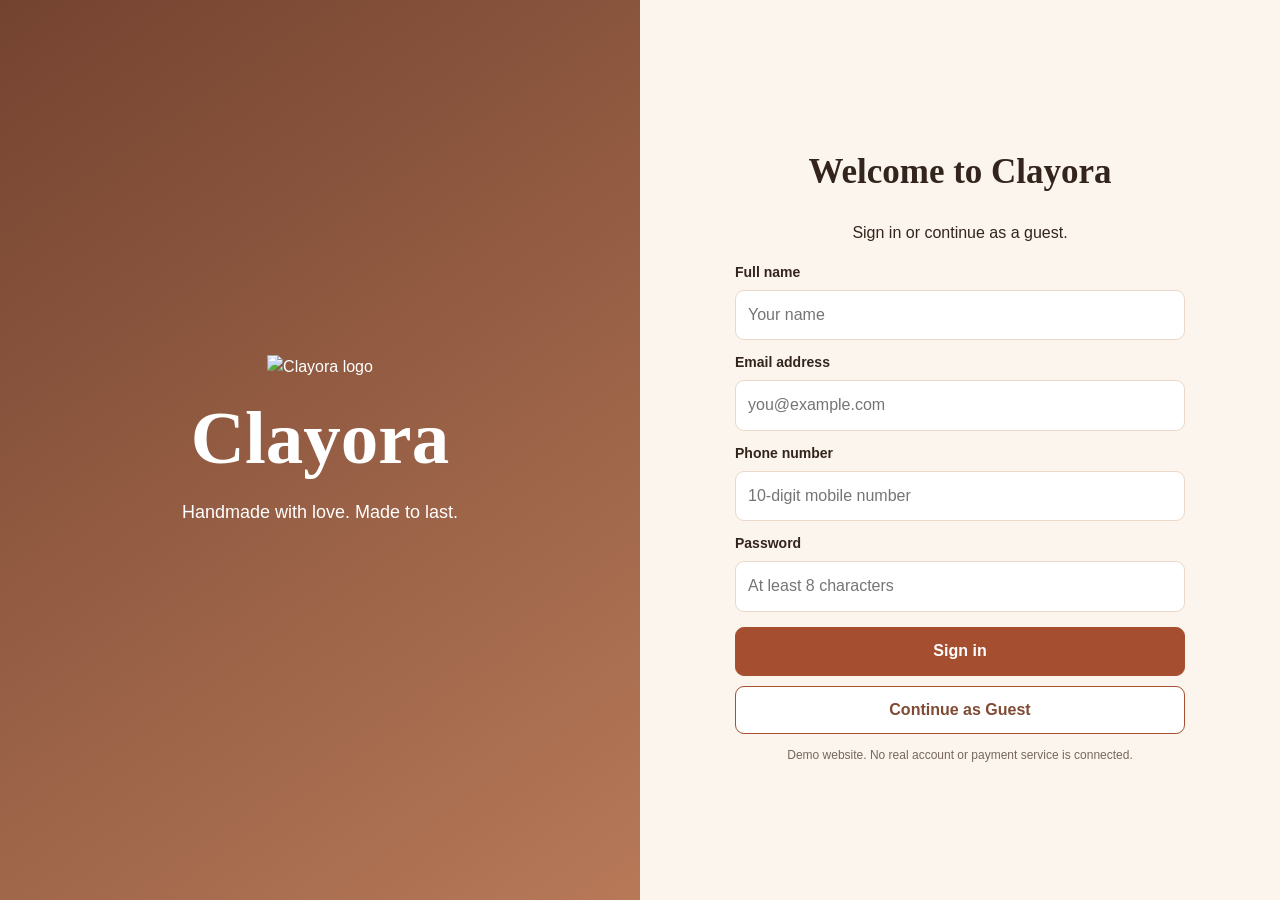
==== commit bb3f00d2: "Update index.html" ====
--- a/index.html
+++ b/index.html
@@ -9,68 +9,52 @@
 </head>
 <body>
 
-<div id="loginScreen" class="login-page">
-  <section class="login-brand">
-    <div class="login-logos">
-      <img src="images/clayora-logo.png" alt="Clayora logo">
-      <img src="images/clayora-logo.png" alt="Clayora pottery">
-      <img src="images/clayora-logo.png" alt="Clayora handmade">
-    </div>
+<section id="loginScreen" class="login-page">
+  <div class="login-brand">
+    <img src="images/clayora-logo.png" alt="Clayora logo" class="login-logo">
     <h1>Clayora</h1>
     <p>Handmade with love. Made to last.</p>
-  </section>
+  </div>
 
-  <section class="login-side">
+  <div class="login-side">
     <form id="loginForm" class="login-form">
       <h2>Welcome to Clayora</h2>
-      <p>Sign in to explore handmade pottery.</p>
+      <p>Sign in or continue as a guest.</p>
 
-      <label for="loginName">Full name</label>
-      <input id="loginName" name="name" required minlength="2"
-             autocomplete="name" placeholder="Enter your full name">
+      <label>Full name</label>
+      <input id="loginName" required minlength="2" placeholder="Your name">
 
-      <label for="loginEmail">Email address</label>
-      <input id="loginEmail" name="email" type="email" required
-             autocomplete="email" placeholder="you@example.com">
+      <label>Email address</label>
+      <input id="loginEmail" type="email" required placeholder="you@example.com">
 
-      <label for="loginPhone">Phone number</label>
-      <input id="loginPhone" name="phone" type="tel" required
-             inputmode="numeric" pattern="[6-9][0-9]{9}" maxlength="10"
-             placeholder="10-digit Indian mobile number">
+      <label>Phone number</label>
+      <input id="loginPhone" type="tel" required pattern="[6-9][0-9]{9}"
+             maxlength="10" placeholder="10-digit mobile number">
 
-      <label for="loginPassword">Password</label>
-      <input id="loginPassword" name="password" type="password"
-             required minlength="8" autocomplete="current-password"
+      <label>Password</label>
+      <input id="loginPassword" type="password" required minlength="8"
              placeholder="At least 8 characters">
 
-      <label for="loginOtp">Demo OTP</label>
-      <div class="otp-row">
-        <input id="loginOtp" name="otp" inputmode="numeric"
-               pattern="[0-9]{6}" maxlength="6" required
-               placeholder="Enter 6-digit OTP">
-        <button type="button" class="outline-btn" id="getOtp">Get demo OTP</button>
-      </div>
-
-      <p class="small-note" id="otpHint">
-        Demo only: click Get demo OTP to display a test OTP.
-      </p>
-
       <button class="primary-btn full-width" type="submit">Sign in</button>
+      <button class="outline-btn full-width space-top" id="guestBtn" type="button">
+        Continue as Guest
+      </button>
+      <p class="small-note">Demo website. No real account or payment service is connected.</p>
     </form>
-  </section>
-</div>
+  </div>
+</section>
 
 <div id="storeScreen" hidden>
   <div class="announcement">Handmade pottery • Thoughtful gifts • Earth-friendly living</div>
 
   <header class="site-header">
     <a class="site-brand" href="index.html">
-      <img src="images/clayora-logo.png" alt="Clayora logo">
+      <img src="images/clayora-logo.png" alt="Clayora">
       <span>Clayora</span>
     </a>
 
     <div class="search-box">
-      <input id="searchInput" type="search" placeholder="Search pots, mugs, vases...">
+      <input id="searchInput" type="search" placeholder="Search mugs, vases, pots...">
       <button id="searchBtn" type="button">Search</button>
       <div id="suggestions" class="suggestions"></div>
     </div>
@@ -85,7 +69,7 @@
   </header>
 
   <nav class="category-nav">
-    <button data-category="All">All products</button>
+    <button data-category="All">All</button>
     <button data-category="Mugs">Mugs</button>
     <button data-category="Vases">Vases</button>
     <button data-category="Planters">Planters</button>
@@ -100,32 +84,27 @@
       <p>Discover unique handmade ceramics made by independent artisans.</p>
       <a href="#shop" class="primary-btn">Explore collection</a>
     </div>
-    <div class="hero-photo">
-      <img src="https://images.unsplash.com/photo-1578749556568-bc2c40e68b61?auto=format&fit=crop&w=900&q=85"
-           alt="Handmade pottery collection">
-    </div>
+    <img class="hero-photo"
+      src="https://images.unsplash.com/photo-1578749556568-bc2c40e68b61?auto=format&fit=crop&w=900&q=85"
+      alt="Handmade pottery collection">
   </section>
 
-  <div class="offer-strip">
-    <span>Timeless handmade pieces</span>
-    <b>Find something special for your home</b>
-  </div>
+  <div class="offer-strip">Timeless handmade pieces — find something special for your home.</div>
 
   <main id="shop">
     <div class="section-heading">
       <div>
         <p class="eyebrow">THE CLAYORA COLLECTION</p>
         <h2>Shop handmade pottery</h2>
-        <p>Each piece has its own character.</p>
       </div>
       <div class="filters">
-        <select id="sortSelect" aria-label="Sort products">
+        <select id="sortSelect">
           <option value="featured">Featured</option>
           <option value="low">Price: low to high</option>
           <option value="high">Price: high to low</option>
           <option value="rating">Top rated</option>
         </select>
-        <select id="categorySelect" aria-label="Filter category">
+        <select id="categorySelect">
           <option value="All">All categories</option>
           <option value="Mugs">Mugs</option>
           <option value="Vases">Vases</option>
@@ -135,8 +114,7 @@
         </select>
       </div>
     </div>
-
-    <div id="resultCount" class="active-filter"></div>
+    <p id="resultCount" class="active-filter"></p>
     <div id="productGrid" class="product-grid"></div>
   </main>
 
@@ -144,22 +122,19 @@
     <div>
       <p class="eyebrow">MADE BY REAL PEOPLE</p>
       <h2>Every pot tells a story.</h2>
-      <p>Explore handcrafted pieces and support the people who make them.</p>
+      <p>Discover handcrafted pieces and support the people who make them.</p>
     </div>
     <div class="artisan-card">
       <img src="https://images.unsplash.com/photo-1565193566173-7a0ee3dbe261?auto=format&fit=crop&w=800&q=80"
-           alt="Pottery being made by hand">
+           alt="Artisan making pottery">
       <h3>Made slowly, loved for years.</h3>
-      <p>Discover the beauty of handmade ceramics.</p>
     </div>
   </section>
 
   <section class="community-section">
     <h2>Clayora community</h2>
-    <p>Share your pottery ideas and inspiration.</p>
     <form id="postForm" class="community-form">
-      <input id="postText" required maxlength="300"
-             placeholder="Share your pottery thought...">
+      <input id="postText" required maxlength="300" placeholder="Share your pottery thought...">
       <button class="primary-btn" type="submit">Share post</button>
     </form>
     <div id="communityPosts" class="community-posts"></div>
@@ -168,7 +143,7 @@
   <section class="feedback-section">
     <h2>We value your feedback</h2>
     <form id="feedbackForm" class="feedback-form">
-      <label for="feedbackRating">Your rating</label>
+      <label>Your rating</label>
       <select id="feedbackRating" required>
         <option value="">Choose a rating</option>
         <option value="5">★★★★★ Excellent</option>
@@ -177,25 +152,22 @@
         <option value="2">★★ Needs improvement</option>
         <option value="1">★ Poor</option>
       </select>
-      <label for="feedbackText">Your feedback</label>
-      <textarea id="feedbackText" required maxlength="500"
-                placeholder="Tell us what you think"></textarea>
+      <label>Your feedback</label>
+      <textarea id="feedbackText" required maxlength="500"></textarea>
       <button class="primary-btn" type="submit">Submit feedback</button>
     </form>
   </section>
 
   <footer>
-    <div class="footer-brand">
-      <img src="images/clayora-logo.png" alt="Clayora logo">
-      <strong>Clayora</strong>
-    </div>
+    <img src="images/clayora-logo.png" alt="Clayora" class="footer-logo">
     <p>Handmade pottery for thoughtful living.</p>
-    <p>Demo store: online payments and OTP are not connected to real services.</p>
+    <small>Demo store: online payments are not connected to real services.</small>
   </footer>
 </div>
 
-<div id="toast" class="toast" role="status" aria-live="polite"></div>
+<div id="toast" class="toast" role="status"></div>
 <div id="modalRoot"></div>
 <script src="script.js"></script>
 </body>
 </html>
+
--- a/style.css
+++ b/style.css
@@ -1,201 +1,303 @@
 
-*{box-sizing:border-box}
-:root{--cream:#fbf5ed;--paper:#fffdf9;--brown:#804a35;--rust:#a64e30;--dark:#33251d;--muted:#78685e;--border:#ead9ca}
-html{scroll-behavior:smooth}
-body{margin:0;background:var(--cream);color:var(--dark);font:16px/1.55 Arial,Helvetica,sans-serif}
-[hidden]{display:none!important}
-button,input,select,textarea{font:inherit}
-button,a{cursor:pointer}
-a{color:inherit;text-decoration:none}
-button:focus-visible,a:focus-visible,input:focus-visible,select:focus-visible,textarea:focus-visible{outline:3px solid #c89c4b;outline-offset:2px}
-.primary-btn,.outline-btn,.text-btn{display:inline-flex;align-items:center;justify-content:center;gap:8px;padding:11px 16px;border-radius:9px;font-weight:700;text-align:center}
-.primary-btn{background:var(--rust);color:white;border:1px solid var(--rust)}
-.primary-btn:hover{background:#813b26}
-.outline-btn{background:white;border:1px solid var(--rust);color:var(--brown)}
-.text-btn{background:transparent;border:0;color:var(--rust)}
-.full-width{width:100%}
-.space-top{margin-top:10px}
-label{display:block;font-size:14px;font-weight:700;margin:12px 0 6px}
-input,select,textarea{width:100%;min-width:0;padding:12px;border:1px solid var(--border);border-radius:9px;background:white;color:var(--dark)}
-textarea{min-height:90px;resize:vertical}
-.small-note{font-size:12px;color:var(--muted)}
+* { box-sizing:border-box; }
+:root {
+  --cream:#fbf5ed;
+  --paper:#fffdf9;
+  --brown:#804a35;
+  --rust:#a64e30;
+  --dark:#33251d;
+  --muted:#78685e;
+  --border:#ead9ca;
+}
+html { scroll-behavior:smooth; }
+body {
+  margin:0;
+  background:var(--cream);
+  color:var(--dark);
+  font-family:Arial,Helvetica,sans-serif;
+  line-height:1.55;
+}
+[hidden] { display:none!important; }
+button,input,select,textarea { font:inherit; }
+button,a { cursor:pointer; }
+a { color:inherit; text-decoration:none; }
+button:focus-visible,a:focus-visible,input:focus-visible,
+select:focus-visible,textarea:focus-visible {
+  outline:3px solid #c89c4b;
+  outline-offset:2px;
+}
+.primary-btn,.outline-btn,.text-btn {
+  display:inline-flex;
+  align-items:center;
+  justify-content:center;
+  gap:8px;
+  padding:11px 16px;
+  border-radius:9px;
+  font-weight:700;
+  text-align:center;
+}
+.primary-btn { background:var(--rust); color:white; border:1px solid var(--rust); }
+.primary-btn:hover { background:#813b26; }
+.outline-btn { background:white; border:1px solid var(--rust); color:var(--brown); }
+.text-btn { background:transparent; border:0; color:var(--rust); }
+.full-width { width:100%; }
+.space-top { margin-top:10px; }
+label { display:block; font-size:14px; font-weight:700; margin:12px 0 6px; }
+input,select,textarea {
+  width:100%; min-width:0; padding:12px;
+  border:1px solid var(--border); border-radius:9px;
+  background:white; color:var(--dark);
+}
+textarea { min-height:90px; resize:vertical; }
+.small-note { font-size:12px; color:var(--muted); }
 
 /* LOGIN */
-.login-page{min-height:100vh;display:grid;grid-template-columns:1fr 1fr}
-.login-brand{min-height:100vh;padding:7%;display:flex;flex-direction:column;align-items:flex-start;justify-content:center;color:white;background:linear-gradient(145deg,#744330,#b77958)}
-.login-logo{width:190px;height:190px;object-fit:contain;mix-blend-mode:screen;margin-bottom:18px}
-.login-brand h1{font:700 clamp(48px,6vw,78px) Georgia,serif;margin:0;line-height:1.1}
-.login-brand p{font-size:19px}
-.login-side{display:flex;align-items:center;justify-content:center;padding:36px 8%}
-.login-form{width:100%;max-width:450px}
-.login-form h2{text-align:center;font:700 clamp(28px,3vw,39px) Georgia,serif}
-.otp-row{display:flex;gap:10px;align-items:stretch}
-.otp-row input{flex:1;min-width:0}
-.login-form .primary-btn,.login-form .outline-btn{margin-bottom:9px}
+.login-page { min-height:100vh; display:grid; grid-template-columns:1fr 1fr; }
+.login-brand {
+  min-height:100vh; padding:7%; display:flex; flex-direction:column;
+  align-items:center; justify-content:center; text-align:center;
+  color:white; background:linear-gradient(145deg,#744330,#b77958);
+}
+.login-logos { display:flex; justify-content:center; align-items:center; gap:10px; }
+.login-logos img {
+  width:clamp(65px,8vw,115px); height:clamp(65px,8vw,115px);
+  object-fit:contain; background:transparent; mix-blend-mode:screen;
+}
+.login-brand h1 { font:700 clamp(45px,6vw,75px) Georgia,serif; margin:15px 0 0; }
+.login-brand p { font-size:18px; }
+.login-side { display:flex; align-items:center; justify-content:center; padding:35px 8%; }
+.login-form { width:100%; max-width:450px; }
+.login-form h2 { text-align:center; font:700 35px Georgia,serif; }
+.login-form > p { text-align:center; }
+.otp-row { display:flex; align-items:stretch; gap:9px; }
+.otp-row input { flex:1; min-width:0; }
+.login-form .primary-btn { margin-top:15px; }
 
 /* HEADER */
-.announcement{text-align:center;background:var(--brown);color:white;padding:8px;font-size:13px}
-.site-header{display:flex;align-items:center;gap:15px;padding:14px 4%;background:var(--paper);border-bottom:1px solid var(--border);position:relative;z-index:5}
-.site-brand{display:flex;align-items:center;gap:8px;flex-shrink:0}
-.site-brand img,.footer-brand img{width:48px;height:48px;object-fit:contain;mix-blend-mode:screen}
-.site-brand span,.footer-brand strong{font:700 26px Georgia,serif;color:var(--brown)}
-.search-box{display:flex;position:relative;flex:1;min-width:100px}
-.search-box input{border-radius:25px 0 0 25px;background:#faf4ed}
-.search-box>button{padding:0 15px;background:var(--rust);color:white;border:0;border-radius:0 25px 25px 0}
-.suggestions{display:none;position:absolute;top:calc(100% + 5px);left:0;right:0;background:white;border:1px solid var(--border);border-radius:10px;box-shadow:0 8px 25px #39251817;overflow:hidden;z-index:10}
-.suggestions.visible{display:block}
-.suggestions a{display:block;padding:10px}
-.suggestions a:hover{background:var(--cream)}
-.header-actions{display:flex;align-items:center;gap:3px;flex-wrap:wrap}
-.header-actions button{border:0;background:transparent;color:var(--brown);padding:8px;border-radius:8px;font-size:13px;font-weight:700;white-space:nowrap}
-.header-actions button:hover{background:#f4e6d9}
-.nav-link{color:var(--rust);font-weight:700}
-.category-nav{display:flex;justify-content:center;gap:8px;flex-wrap:wrap;padding:12px;background:#f2e4d7}
-.category-nav button{border:0;border-radius:20px;padding:8px 16px;background:transparent;color:var(--brown)}
-.category-nav button:hover{background:var(--brown);color:white}
-
-/* HOME */
-.hero{display:grid;grid-template-columns:1.1fr .9fr;align-items:center;gap:35px;padding:48px 7%;background:linear-gradient(120deg,#f2e1d0,#e4c2a5)}
-.eyebrow{font-size:11px;letter-spacing:2px;font-weight:800;color:var(--rust)}
-.hero h1{font:700 clamp(34px,4.2vw,55px)/1.15 Georgia,serif;margin:12px 0}
-.hero p:not(.eyebrow){color:#68564a;max-width:480px;margin-bottom:24px}
-.hero-photo{height:330px;border-radius:48% 48% 14px 14px;overflow:hidden;background:#dec6b0}
-.hero-photo img{width:100%;height:100%;object-fit:cover}
-.offer-strip{display:flex;justify-content:center;align-items:center;flex-wrap:wrap;gap:12px;padding:15px;background:#704331;color:white}
-.offer-strip b{color:#ffe3a5}
-.section-heading{display:flex;justify-content:space-between;align-items:flex-end;flex-wrap:wrap;gap:18px;padding:48px 6% 20px}
-.section-heading h2,.artisan-section h2,.community-section h2,.feedback-section h2,.related-section h2{font:700 clamp(27px,3vw,38px) Georgia,serif;margin:5px 0}
-.section-heading p{color:var(--muted);margin:5px 0}
-.filters{display:flex;gap:8px}
-.filters select{max-width:190px}
-.active-filter{padding:0 6%;color:var(--muted);font-size:13px}
-.product-grid{display:grid;grid-template-columns:repeat(4,minmax(0,1fr));gap:20px;padding:18px 6% 50px}
-.product-card{position:relative;min-width:0;overflow:hidden;border:1px solid var(--border);border-radius:14px;background:var(--paper);transition:.2s}
-.product-card:hover{transform:translateY(-3px);box-shadow:0 12px 28px #5b3b2515}
-.product-image{height:225px;display:block;background:#ead9c8;overflow:hidden}
-.product-image img{width:100%;height:100%;object-fit:cover}
-.heart-btn{position:absolute;top:10px;right:10px;z-index:2;width:36px;height:36px;border:1px solid var(--border);border-radius:50%;background:white;color:var(--rust);font-size:22px}
-.heart-btn.is-wished{color:#b63838}
-.product-card-content{padding:14px}
-.product-category{font-size:11px;font-weight:800;letter-spacing:1px;text-transform:uppercase;color:var(--rust);margin:0 0 4px}
-.product-name{display:block;font:700 18px Georgia,serif;min-height:48px}
-.rating{font-size:13px;color:#a46c1d;margin:8px 0}
-.rating span{color:var(--muted)}
-.price-row,.detail-price{display:flex;align-items:center;flex-wrap:wrap;gap:8px;margin:10px 0 14px}
-.price-row strong{font-size:18px}
-del{font-size:13px;color:#93867c}
-.product-card-content .primary-btn{margin-bottom:8px}
-.product-card-content .primary-btn,.product-card-content .outline-btn{font-size:13px}
-
-/* OTHER SECTIONS */
-.artisan-section{display:grid;grid-template-columns:1fr 1fr;gap:35px;align-items:center;padding:50px 8%;background:#efe0d1}
-.artisan-card{text-align:center;padding:22px;border:1px solid #e0c7b0;border-radius:16px;background:white}
-.artisan-card img{width:100%;height:200px;object-fit:cover;border-radius:10px}
-.community-section,.feedback-section{text-align:center;padding:45px 8%}
-.community-form,.feedback-form{display:grid;gap:10px;max-width:600px;margin:20px auto;text-align:left}
-.community-form{grid-template-columns:1fr auto}
-.community-posts{display:grid;grid-template-columns:repeat(2,minmax(0,1fr));gap:12px;max-width:850px;margin:20px auto;text-align:left}
-.community-post{padding:15px;border:1px solid var(--border);border-radius:12px;background:white;overflow-wrap:anywhere}
-.feedback-section{background:#f2e4d7}
-footer{text-align:center;padding:28px 6%;background:#513326;color:#f8eee5;font-size:13px}
-.footer-brand{display:flex;align-items:center;justify-content:center;gap:8px}
-.footer-brand strong{color:white}
-
-/* PRODUCT PAGE */
-.detail-main{max-width:1200px;padding:24px 5%;margin:auto}
-.breadcrumbs{font-size:13px;color:var(--muted)}
-.product-detail{display:grid;grid-template-columns:minmax(0,1fr) minmax(0,1fr);gap:42px;align-items:start}
-.detail-image{height:490px;border-radius:16px;background:#ead9c8;overflow:hidden}
-.detail-image img{width:100%;height:100%;object-fit:cover}
-.detail-info h1{font:700 clamp(30px,4vw,43px)/1.2 Georgia,serif;margin:8px 0}
-.detail-price strong{font-size:28px}
-.spec-grid{display:grid;grid-template-columns:repeat(2,minmax(0,1fr));gap:1px;background:var(--border);border:1px solid var(--border);border-radius:12px;overflow:hidden}
-.spec-grid>div{display:flex;flex-direction:column;gap:5px;padding:12px;background:white;overflow-wrap:anywhere}
-.spec-grid span{font-size:12px;color:var(--muted)}
-.spec-grid strong{font-size:13px}
-.detail-note{padding:12px 15px;margin:17px 0;border-radius:10px;background:#f1e6da;font-size:13px}
-.detail-buttons{display:flex;flex-wrap:wrap;gap:9px}
-.review-box{border-top:1px solid var(--border);margin-top:30px;padding-top:18px}
-.review-form{display:grid;gap:5px;margin-top:15px}
-.submitted-review{padding:10px;border-bottom:1px solid var(--border);overflow-wrap:anywhere}
-.related-section{margin-top:55px}
-.related-section .product-grid{padding-left:0;padding-right:0}
-
-/* PROFILE, HISTORY AND MODALS */
-#modalRoot{position:relative;z-index:100}
-.modal-backdrop{position:fixed;inset:0;z-index:100;display:flex;align-items:center;justify-content:center;padding:16px;background:#20160fd1;overflow-y:auto}
-.modal-card{position:relative;width:100%;max-width:650px;max-height:92vh;overflow-y:auto;padding:25px;border-radius:17px;background:var(--paper);box-shadow:0 18px 70px #0003}
-.modal-card h2{font:700 28px Georgia,serif;padding-right:25px}
-.modal-close{position:absolute;top:12px;right:13px;width:36px;height:36px;border:0;border-radius:50%;background:#f0e1d4;color:var(--brown);font-size:24px}
-.cart-line{display:flex;align-items:flex-start;gap:12px;padding:13px 0;border-bottom:1px solid var(--border)}
-.cart-thumb{width:65px;height:65px;object-fit:cover;border-radius:9px;background:#ead9c8;flex-shrink:0}
-.cart-line-info{flex:1;min-width:0}
-.cart-line-info p{margin:5px 0;color:var(--muted);font-size:13px}
-.qty-control{display:flex;align-items:center;flex-wrap:wrap;gap:8px;margin-top:8px}
-.qty-control button{border:1px solid var(--border);border-radius:6px;background:white;color:var(--brown);padding:4px 9px}
-.coupon-form{display:flex;gap:8px;margin:12px 0}
-.coupon-form input{flex:1;min-width:0}
-.grand-total{display:flex;justify-content:space-between;gap:12px;padding-top:12px;border-top:1px solid var(--border);font-size:19px}
-.checkout-form{display:grid;gap:4px}
-.checkout-form label{margin-top:9px}
-.two-columns{display:grid;grid-template-columns:1fr 1fr;gap:12px}
-.success-icon{width:64px;height:64px;display:grid;place-items:center;margin:20px auto;border-radius:50%;background:#dcefdc;color:#286c36;font-size:34px;font-weight:bold}
-.empty-state{padding:25px;text-align:center;border:1px dashed var(--border);border-radius:14px}
-.history-card{padding:16px;margin:14px 0;border:1px solid var(--border);border-radius:12px;background:white}
-.history-heading,.history-item,.history-total{display:flex;align-items:center;justify-content:space-between;gap:12px;flex-wrap:wrap}
-.history-heading{padding-bottom:8px;border-bottom:1px solid var(--border)}
-.order-status{font-size:12px;color:#276d3c;background:#e5f3e7;padding:5px 9px;border-radius:20px}
-.history-item{padding:8px 0;font-size:13px}
-.history-total{padding-top:12px;margin-top:8px;border-top:1px solid var(--border)}
-.order-address{margin-top:12px;font-size:13px}
-.order-address summary{cursor:pointer;font-weight:700;color:var(--rust)}
-.toast{position:fixed;z-index:200;bottom:22px;left:50%;width:max-content;max-width:calc(100% - 30px);padding:13px 20px;border-radius:11px;background:#513326;color:white;box-shadow:0 5px 25px #0002;opacity:0;visibility:hidden;transform:translate(-50%,12px);transition:.25s}
-.toast.show{opacity:1;visibility:visible;transform:translate(-50%,0)}
-
-@media(max-width:1050px){
- .site-header{flex-wrap:wrap}
- .search-box{order:3;flex-basis:100%}
- .header-actions{margin-left:auto}
- .product-grid{grid-template-columns:repeat(3,minmax(0,1fr))}
-}
-@media(max-width:760px){
- .login-page{grid-template-columns:1fr}
- .login-brand{min-height:auto;padding:25px 8%;align-items:center;text-align:center}
- .login-logo{width:145px;height:145px;margin-bottom:8px}
- .login-brand h1{font-size:43px}
- .login-brand p{font-size:15px}
- .login-side{padding:28px 7%}
- .site-header{padding:12px 4%}
- .site-brand span{font-size:23px}
- .site-brand img{width:42px;height:42px}
- .header-actions{gap:1px}
- .header-actions button{font-size:12px;padding:6px}
- .category-nav{justify-content:flex-start;flex-wrap:nowrap;overflow-x:auto}
- .category-nav button{white-space:nowrap}
- .hero{grid-template-columns:1fr;padding:32px 6%;gap:20px}
- .hero-photo{height:260px}
- .section-heading{padding-top:35px}
- .filters{width:100%}
- .filters select{flex:1;max-width:none}
- .product-grid{grid-template-columns:repeat(2,minmax(0,1fr));gap:12px;padding:15px 4% 35px}
- .product-image{height:170px}
- .product-card-content{padding:10px}
- .product-name{font-size:16px}
- .product-card-content .primary-btn,.product-card-content .outline-btn{font-size:12px;padding:9px 5px}
- .artisan-section{grid-template-columns:1fr;padding:32px 6%}
- .community-section,.feedback-section{padding:32px 6%}
- .community-posts{grid-template-columns:1fr}
- .product-detail{grid-template-columns:1fr;gap:23px}
- .detail-image{height:350px}
- .related-section .product-grid{padding-left:0;padding-right:0}
-}
-@media(max-width:420px){
- .otp-row{flex-wrap:wrap}
- .otp-row input{flex-basis:100%}
- .community-form,.two-columns{grid-template-columns:1fr}
- .modal-card{padding:20px 15px}
- .cart-line{flex-wrap:wrap}
- .product-image{height:145px}
- .site-brand span{font-size:20px}
- .header-actions button{font-size:11px;padding:5px}
-}
+.announcement { text-align:center; background:var(--brown); color:white; padding:8px; font-size:13px; }
+.site-header {
+  display:flex; align-items:center; gap:15px; padding:13px 3%;
+  background:var(--paper); border-bottom:1px solid var(--border);
+  position:relative; z-index:5;
+}
+.site-brand { display:flex; align-items:center; gap:8px; flex-shrink:0; }
+.site-brand img,.footer-brand img {
+  width:45px; height:45px; object-fit:contain;
+  background:transparent; mix-blend-mode:screen;
+}
+.site-brand span,.footer-brand strong { font:700 25px Georgia,serif; color:var(--brown); }
+.search-box { display:flex; position:relative; flex:1; min-width:100px; }
+.search-box input { border-radius:25px 0 0 25px; background:#faf4ed; }
+.search-box > button { padding:0 15px; background:var(--rust); color:white; border:0; border-radius:0 25px 25px 0; }
+.suggestions {
+  display:none; position:absolute; top:calc(100% + 5px); left:0; right:0;
+  background:white; border:1px solid var(--border); border-radius:10px;
+  box-shadow:0 8px 25px #39251817; overflow:hidden; z-index:10;
+}
+.suggestions.visible { display:block; }
+.suggestions a { display:block; padding:10px; }
+.suggestions a:hover { background:var(--cream); }
+.header-actions { display:flex; align-items:center; gap:3px; flex-wrap:wrap; }
+.header-actions button {
+  border:0; background:transparent; color:var(--brown);
+  padding:8px; border-radius:8px; font-size:12px; font-weight:700; white-space:nowrap;
+}
+.header-actions button:hover { background:#f4e6d9; }
+.nav-link { color:var(--rust); font-weight:700; }
+.category-nav { display:flex; justify-content:center; gap:8px; flex-wrap:wrap; padding:12px; background:#f2e4d7; }
+.category-nav button { border:0; border-radius:20px; padding:8px 16px; background:transparent; color:var(--brown); }
+.category-nav button:hover { background:var(--brown); color:white; }
+
+/* HERO */
+.hero { display:grid; grid-template-columns:1.1fr .9fr; align-items:center; gap:35px; padding:45px 7%; background:linear-gradient(120deg,#f2e1d0,#e4c2a5); }
+.eyebrow { font-size:11px; letter-spacing:2px; font-weight:800; color:var(--rust); }
+.hero h1 { font:700 clamp(34px,4.2vw,55px)/1.15 Georgia,serif; margin:12px 0; }
+.hero p:not(.eyebrow) { color:#68564a; max-width:480px; margin-bottom:24px; }
+.hero-photo { height:330px; border-radius:48% 48% 14px 14px; overflow:hidden; background:#dec6b0; }
+.hero-photo img { width:100%; height:100%; object-fit:cover; }
+.offer-strip { display:flex; justify-content:center; align-items:center; flex-wrap:wrap; gap:12px; padding:15px; background:#704331; color:white; }
+.offer-strip b { color:#ffe3a5; }
+
+/* PRODUCTS — COMPACT GRID, NO LARGE GAPS */
+.section-heading { display:flex; justify-content:space-between; align-items:flex-end; flex-wrap:wrap; gap:18px; padding:35px 24px 12px; }
+.section-heading h2,.artisan-section h2,.community-section h2,.feedback-section h2,.related-section h2 {
+  font:700 clamp(27px,3vw,38px) Georgia,serif; margin:5px 0;
+}
+.section-heading p { color:var(--muted); margin:5px 0; }
+.filters { display:flex; gap:8px; }
+.filters select { max-width:190px; }
+.active-filter { padding:0 24px; color:var(--muted); font-size:13px; }
+
+#productGrid,.product-grid {
+  display:grid !important;
+  grid-template-columns:repeat(4,minmax(0,1fr)) !important;
+  gap:16px !important;
+  width:100% !important;
+  max-width:1500px !important;
+  margin:0 auto !important;
+  padding:16px 24px 35px !important;
+  justify-content:stretch !important;
+  align-content:start !important;
+  align-items:stretch !important;
+}
+#productGrid > .product-card,.product-grid > .product-card {
+  display:flex !important; flex-direction:column !important;
+  width:100% !important; max-width:none !important; min-width:0 !important;
+  margin:0 !important; justify-self:stretch !important;
+  border:1px solid var(--border); border-radius:13px;
+  background:var(--paper); overflow:hidden;
+}
+.product-card:hover { box-shadow:0 10px 24px #5b3b2515; }
+.product-image {
+  display:block; width:100%; height:210px; flex-shrink:0;
+  overflow:hidden; background:#ead9c8;
+}
+.product-image img { display:block; width:100%; height:100%; object-fit:cover; }
+.heart-btn {
+  position:absolute; top:10px; right:10px; z-index:2;
+  width:35px; height:35px; border:1px solid var(--border);
+  border-radius:50%; background:white; color:var(--rust); font-size:22px;
+}
+.product-card { position:relative; }
+.heart-btn.is-wished { color:#b63838; }
+.product-card-content { display:flex; flex-direction:column; align-items:stretch; flex:1; padding:12px; }
+.product-category { font-size:11px; font-weight:800; letter-spacing:1px; text-transform:uppercase; color:var(--rust); margin:0 0 4px; }
+.product-name { display:block; font:700 17px Georgia,serif; min-height:45px; }
+.rating { font-size:13px; color:#a46c1d; margin:7px 0; }
+.rating span { color:var(--muted); }
+.price-row,.detail-price { display:flex; align-items:center; flex-wrap:wrap; gap:8px; margin:9px 0 12px; }
+.price-row strong { font-size:18px; }
+.product-card-content .primary-btn { margin-top:auto; margin-bottom:7px; }
+.product-card-content .primary-btn,.product-card-content .outline-btn { font-size:12px; padding:9px 6px; }
+
+/* COMMUNITY */
+.artisan-section { display:grid; grid-template-columns:1fr 1fr; gap:35px; align-items:center; padding:45px 8%; background:#efe0d1; }
+.artisan-card { text-align:center; padding:22px; border:1px solid #e0c7b0; border-radius:16px; background:white; }
+.artisan-card img { width:100%; height:200px; object-fit:cover; border-radius:10px; }
+.community-section,.feedback-section { text-align:center; padding:40px 8%; }
+.community-form,.feedback-form { display:grid; gap:10px; max-width:600px; margin:20px auto; text-align:left; }
+.community-form { grid-template-columns:1fr auto; }
+.community-posts { display:grid; grid-template-columns:repeat(2,minmax(0,1fr)); gap:12px; max-width:850px; margin:20px auto; text-align:left; }
+.community-post { padding:15px; border:1px solid var(--border); border-radius:12px; background:white; overflow-wrap:anywhere; }
+.feedback-section { background:#f2e4d7; }
+footer { text-align:center; padding:28px 6%; background:#513326; color:#f8eee5; font-size:13px; }
+.footer-brand { display:flex; align-items:center; justify-content:center; gap:8px; }
+.footer-brand strong { color:white; }
+
+/* PRODUCT DETAILS */
+.detail-main { max-width:1200px; padding:24px 5%; margin:auto; }
+.breadcrumbs { font-size:13px; color:var(--muted); }
+.product-detail { display:grid; grid-template-columns:minmax(0,1fr) minmax(0,1fr); gap:35px; align-items:start; }
+.detail-image { height:490px; border-radius:16px; background:#ead9c8; overflow:hidden; }
+.detail-image img { width:100%; height:100%; object-fit:cover; }
+.detail-info h1 { font:700 clamp(30px,4vw,43px)/1.2 Georgia,serif; margin:8px 0; }
+.detail-price strong { font-size:28px; }
+.spec-grid { display:grid; grid-template-columns:repeat(2,minmax(0,1fr)); gap:1px; background:var(--border); border:1px solid var(--border); border-radius:12px; overflow:hidden; }
+.spec-grid > div { display:flex; flex-direction:column; gap:5px; padding:12px; background:white; overflow-wrap:anywhere; }
+.spec-grid span { font-size:12px; color:var(--muted); }
+.spec-grid strong { font-size:13px; }
+.detail-note { padding:12px 15px; margin:17px 0; border-radius:10px; background:#f1e6da; font-size:13px; }
+.detail-buttons { display:flex; flex-wrap:wrap; gap:9px; }
+.review-box { border-top:1px solid var(--border); margin-top:30px; padding-top:18px; }
+.related-section { margin-top:40px; }
+
+/* MODALS / CART / CHECKOUT */
+#modalRoot { position:relative; z-index:100; }
+.modal-backdrop {
+  position:fixed; inset:0; z-index:100; display:flex;
+  align-items:center; justify-content:center; padding:16px;
+  background:#20160fd1; overflow-y:auto;
+}
+.modal-card {
+  position:relative; width:100%; max-width:650px; max-height:92vh;
+  overflow-y:auto; padding:25px; border-radius:17px;
+  background:var(--paper); box-shadow:0 18px 70px #0003;
+}
+.modal-card h2 { font:700 28px Georgia,serif; padding-right:25px; }
+.modal-close { position:absolute; top:12px; right:13px; width:36px; height:36px; border:0; border-radius:50%; background:#f0e1d4; color:var(--brown); font-size:24px; }
+.cart-line { display:flex; align-items:flex-start; gap:12px; padding:13px 0; border-bottom:1px solid var(--border); }
+.cart-thumb { width:65px; height:65px; object-fit:cover; border-radius:9px; background:#ead9c8; flex-shrink:0; }
+.cart-line-info { flex:1; min-width:0; }
+.cart-line-info p { margin:5px 0; color:var(--muted); font-size:13px; }
+.qty-control { display:flex; align-items:center; flex-wrap:wrap; gap:8px; margin-top:8px; }
+.qty-control button { border:1px solid var(--border); border-radius:6px; background:white; color:var(--brown); padding:4px 9px; }
+.coupon-form { display:flex; gap:8px; margin:12px 0; }
+.coupon-form input { flex:1; min-width:0; }
+.grand-total { display:flex; justify-content:space-between; gap:12px; padding-top:12px; border-top:1px solid var(--border); font-size:19px; }
+.checkout-form { display:grid; gap:4px; }
+.checkout-form label { margin-top:9px; }
+.two-columns { display:grid; grid-template-columns:1fr 1fr; gap:12px; }
+.success-icon { width:64px; height:64px; display:grid; place-items:center; margin:20px auto; border-radius:50%; background:#dcefdc; color:#286c36; font-size:34px; font-weight:bold; }
+.empty-state { padding:25px; text-align:center; border:1px dashed var(--border); border-radius:14px; }
+
+/* ORDER HISTORY */
+.history-card { padding:16px; margin:14px 0; border:1px solid var(--border); border-radius:12px; background:white; }
+.history-heading,.history-item,.history-total { display:flex; align-items:center; justify-content:space-between; gap:12px; flex-wrap:wrap; }
+.history-heading { padding-bottom:8px; border-bottom:1px solid var(--border); }
+.order-status { font-size:12px; color:#276d3c; background:#e5f3e7; padding:5px 9px; border-radius:20px; }
+.history-item { padding:8px 0; font-size:13px; }
+.history-total { padding-top:12px; margin-top:8px; border-top:1px solid var(--border); }
+.order-address { margin-top:12px; font-size:13px; }
+.order-address summary { cursor:pointer; font-weight:700; color:var(--rust); }
+
+/* TOAST */
+.toast {
+  position:fixed; z-index:200; bottom:22px; left:50%;
+  width:max-content; max-width:calc(100% - 30px);
+  padding:13px 20px; border-radius:11px; background:#513326;
+  color:white; box-shadow:0 5px 25px #0002;
+  opacity:0; visibility:hidden; transform:translate(-50%,12px); transition:.25s;
+}
+.toast.show { opacity:1; visibility:visible; transform:translate(-50%,0); }
+
+/* RESPONSIVE */
+@media(max-width:1000px) {
+  .site-header { flex-wrap:wrap; }
+  .search-box { order:3; flex-basis:100%; }
+  .header-actions { margin-left:auto; }
+  #productGrid,.product-grid {
+    grid-template-columns:repeat(3,minmax(0,1fr)) !important;
+    gap:14px !important;
+  }
+}
+@media(max-width:760px) {
+  .login-page { grid-template-columns:1fr; }
+  .login-brand { min-height:auto; padding:25px 8%; }
+  .login-logos img { width:70px; height:70px; }
+  .login-brand h1 { font-size:43px; }
+  .login-side { padding:28px 7%; }
+  .site-header { padding:12px 4%; }
+  .site-brand span { font-size:22px; }
+  .site-brand img { width:40px; height:40px; }
+  .header-actions { gap:1px; }
+  .header-actions button { font-size:11px; padding:6px; }
+  .category-nav { justify-content:flex-start; flex-wrap:nowrap; overflow-x:auto; }
+  .category-nav button { white-space:nowrap; }
+  .hero { grid-template-columns:1fr; padding:30px 6%; gap:20px; }
+  .hero-photo { height:250px; }
+  .section-heading { padding:28px 14px 12px; }
+  .filters { width:100%; }
+  .filters select { flex:1; max-width:none; }
+  #productGrid,.product-grid {
+    grid-template-columns:repeat(2,minmax(0,1fr)) !important;
+    gap:12px !important; padding:14px 12px 24px !important;
+  }
+  #productGrid .product-image,.product-grid .product-image { height:150px; }
+  .product-card-content { padding:10px; }
+  .product-name { font-size:15px; }
+  .product-card-content .primary-btn,.product-card-content .outline-btn { font-size:11px; padding:8px 4px; }
+  .artisan-section { grid-template-columns:1fr; padding:30px 6%; }
+  .community-section,.feedback-section { padding:30px 6%; }
+  .community-posts { grid-template-columns:1fr; }
+  .product-detail { grid-template-columns:1fr; gap:22px; }
+  .detail-image { height:340px; }
+}
+@media(max-width:420px) {
+  .otp-row,.cart-line { flex-wrap:wrap; }
+  .otp-row input { flex-basis:100%; }
+  .community-form,.two-columns { grid-template-columns:1fr; }
+  .modal-card { padding:20px 15px; }
+  #productGrid,.product-grid { gap:10px !important; padding:12px 10px 22px !important; }
+  #productGrid .product-image,.product-grid .product-image { height:130px; }
+  .site-brand span { font-size:19px; }
+}
